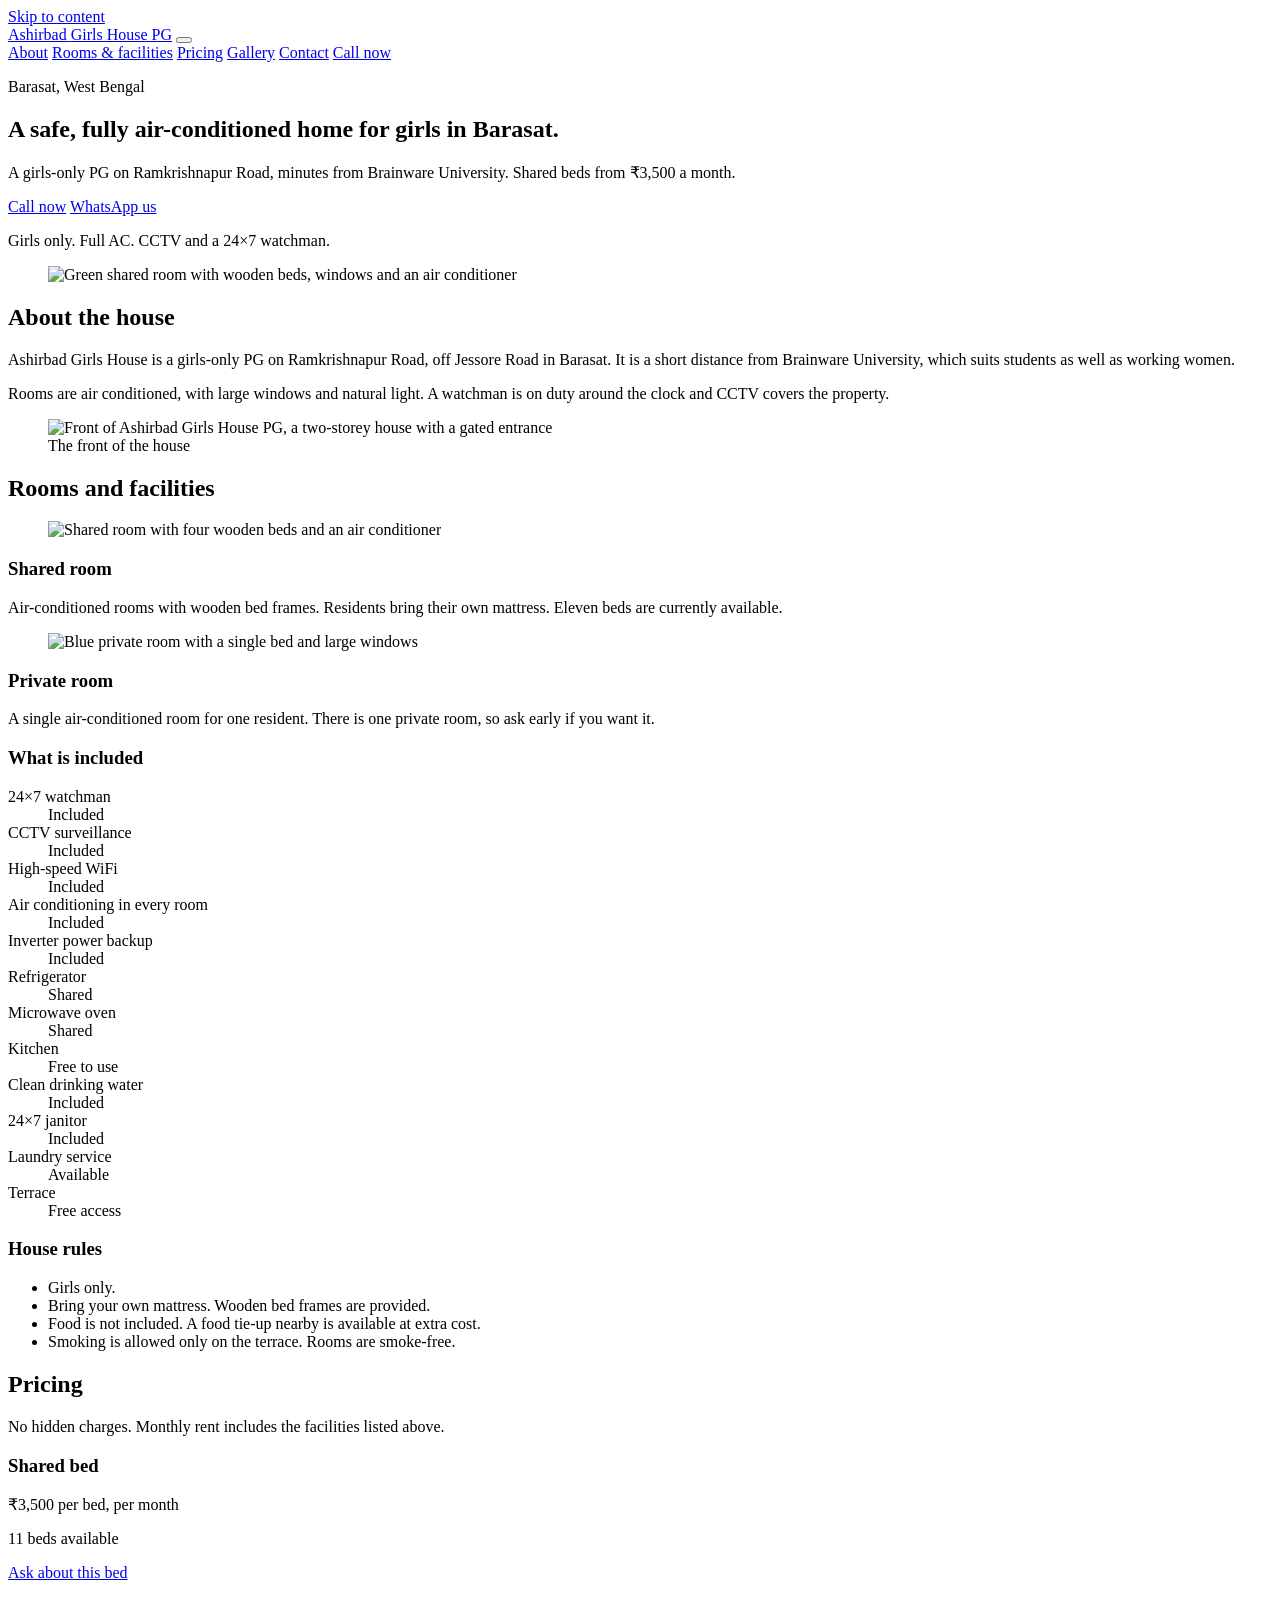
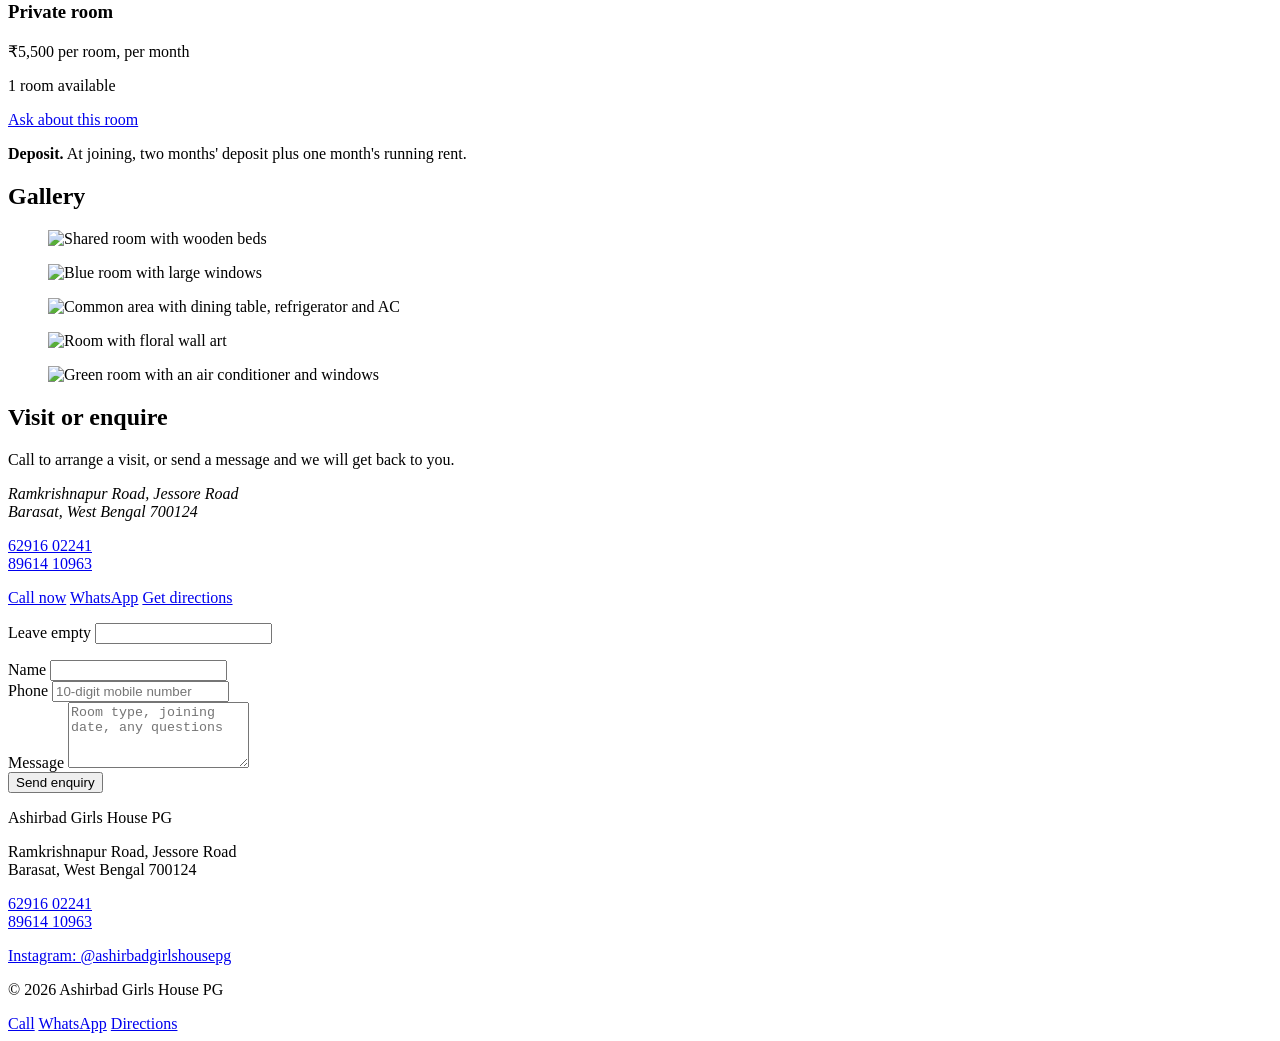
==== index.html @ 2d3a1ed3 "Add files via upload" ====
<!DOCTYPE html>
<html lang="en">
<head>
<meta charset="utf-8">
<meta name="viewport" content="width=device-width, initial-scale=1">
<title>Ashirbad Girls House PG | Girls-only PG in Barasat near Brainware University</title>
<meta name="description" content="Fully air-conditioned, girls-only PG on Ramkrishnapur Road, Barasat, near Brainware University. Shared beds ₹3,500 and a private room ₹5,500 per month. CCTV, 24×7 watchman, WiFi.">
<meta name="theme-color" content="#f6f0e4">
<meta property="og:type" content="website">
<meta property="og:title" content="Ashirbad Girls House PG, Barasat">
<meta property="og:description" content="Girls-only, fully AC PG near Brainware University. Shared ₹3,500 and private ₹5,500 per month.">
<link rel="preconnect" href="https://fonts.googleapis.com">
<link rel="preconnect" href="https://fonts.gstatic.com" crossorigin>
<link href="https://fonts.googleapis.com/css2?family=Hanken+Grotesk:wght@400;500;600&family=Newsreader:ital,opsz,wght@0,6..72,400;0,6..72,500;1,6..72,400&display=swap" rel="stylesheet">
<link rel="stylesheet" href="style.css">
<script type="application/ld+json">
{"@context":"https://schema.org","@type":"LodgingBusiness","name":"Ashirbad Girls House PG","description":"Girls-only, fully air-conditioned PG near Brainware University, Barasat.","telephone":["+916291602241","+918961410963"],"priceRange":"₹3,500 – ₹5,500 per month","address":{"@type":"PostalAddress","streetAddress":"Ramkrishnapur Road, Jessore Road","addressLocality":"Barasat","addressRegion":"West Bengal","postalCode":"700124","addressCountry":"IN"},"hasMap":"https://maps.app.goo.gl/VSJnTPMmthcwVD8C7","sameAs":["https://www.instagram.com/ashirbadgirlshousepg/"]}
</script>
</head>
<body>
<a class="skip" href="#main">Skip to content</a>

<header class="top" id="top">
  <a class="brand" href="#top" aria-label="Ashirbad Girls House PG, home">Ashirbad <span>Girls House PG</span></a>
  <button class="burger" aria-expanded="false" aria-controls="nav" aria-label="Menu"><i></i><i></i></button>
  <nav id="nav" aria-label="Main">
    <a href="#about">About</a>
    <a href="#rooms">Rooms &amp; facilities</a>
    <a href="#pricing">Pricing</a>
    <a href="#gallery">Gallery</a>
    <a href="#contact">Contact</a>
    <a class="btn btn-sm" href="tel:+916291602241">Call now</a>
  </nav>
</header>

<main id="main">

<section class="hero">
  <div class="hero-text">
    <p class="kicker">Barasat, West Bengal</p>
    <h1>A safe, fully air-conditioned home for girls in Barasat.</h1>
    <p class="lead">A girls-only PG on Ramkrishnapur Road, minutes from Brainware University. Shared beds from ₹3,500 a month.</p>
    <div class="actions">
      <a class="btn" href="tel:+916291602241">Call now</a>
      <a class="btn btn-ghost" href="https://wa.me/918961410963?text=Hi%2C%20I%27d%20like%20to%20know%20more%20about%20Ashirbad%20Girls%20House%20PG." target="_blank" rel="noopener">WhatsApp us</a>
    </div>
    <p class="facts">Girls only. Full AC. CCTV and a 24×7 watchman.</p>
  </div>
  <figure class="photo hero-photo"><img src="images/hero.jpg" alt="Green shared room with wooden beds, windows and an air conditioner" width="1600" height="1200" fetchpriority="high"></figure>
</section>

<section id="about" class="section about">
  <h2>About the house</h2>
  <div class="about-body">
    <p>Ashirbad Girls House is a girls-only PG on Ramkrishnapur Road, off Jessore Road in Barasat. It is a short distance from Brainware University, which suits students as well as working women.</p>
    <p>Rooms are air conditioned, with large windows and natural light. A watchman is on duty around the clock and CCTV covers the property.</p>
  </div>
  <figure class="photo about-photo"><img src="images/exterior.jpg" alt="Front of Ashirbad Girls House PG, a two-storey house with a gated entrance" width="1600" height="780" loading="lazy"><figcaption>The front of the house</figcaption></figure>
</section>

<section id="rooms" class="section">
  <h2>Rooms and facilities</h2>

  <article class="room">
    <figure class="photo"><img src="images/shared-room.jpg" alt="Shared room with four wooden beds and an air conditioner" width="1600" height="1200" loading="lazy"></figure>
    <div>
      <h3>Shared room</h3>
      <p>Air-conditioned rooms with wooden bed frames. Residents bring their own mattress. Eleven beds are currently available.</p>
    </div>
  </article>

  <article class="room flip">
    <figure class="photo"><img src="images/private-room.jpg" alt="Blue private room with a single bed and large windows" width="1600" height="1200" loading="lazy"></figure>
    <div>
      <h3>Private room</h3>
      <p>A single air-conditioned room for one resident. There is one private room, so ask early if you want it.</p>
    </div>
  </article>

  <h3 class="sub">What is included</h3>
  <dl class="facilities">
    <div><dt>24×7 watchman</dt><dd>Included</dd></div>
    <div><dt>CCTV surveillance</dt><dd>Included</dd></div>
    <div><dt>High-speed WiFi</dt><dd>Included</dd></div>
    <div><dt>Air conditioning in every room</dt><dd>Included</dd></div>
    <div><dt>Inverter power backup</dt><dd>Included</dd></div>
    <div><dt>Refrigerator</dt><dd>Shared</dd></div>
    <div><dt>Microwave oven</dt><dd>Shared</dd></div>
    <div><dt>Kitchen</dt><dd>Free to use</dd></div>
    <div><dt>Clean drinking water</dt><dd>Included</dd></div>
    <div><dt>24×7 janitor</dt><dd>Included</dd></div>
    <div><dt>Laundry service</dt><dd>Available</dd></div>
    <div><dt>Terrace</dt><dd>Free access</dd></div>
  </dl>

  <h3 class="sub">House rules</h3>
  <ul class="rules">
    <li>Girls only.</li>
    <li>Bring your own mattress. Wooden bed frames are provided.</li>
    <li>Food is not included. A food tie-up nearby is available at extra cost.</li>
    <li>Smoking is allowed only on the terrace. Rooms are smoke-free.</li>
  </ul>
</section>

<section id="pricing" class="section pricing">
  <h2>Pricing</h2>
  <p class="note">No hidden charges. Monthly rent includes the facilities listed above.</p>
  <div class="plans">
    <div class="plan">
      <h3>Shared bed</h3>
      <p class="price">₹3,500<span> per bed, per month</span></p>
      <p>11 beds available</p>
      <a class="btn btn-ghost" href="https://wa.me/918961410963?text=Hi%2C%20I%27m%20interested%20in%20a%20shared%20bed%20at%20Ashirbad%20Girls%20House%20PG." target="_blank" rel="noopener">Ask about this bed</a>
    </div>
    <div class="plan">
      <h3>Private room</h3>
      <p class="price">₹5,500<span> per room, per month</span></p>
      <p>1 room available</p>
      <a class="btn btn-ghost" href="https://wa.me/918961410963?text=Hi%2C%20I%27m%20interested%20in%20the%20private%20room%20at%20Ashirbad%20Girls%20House%20PG." target="_blank" rel="noopener">Ask about this room</a>
    </div>
  </div>
  <p class="deposit"><strong>Deposit.</strong> At joining, two months' deposit plus one month's running rent.</p>
</section>

<section id="gallery" class="section">
  <h2>Gallery</h2>
  <div class="gallery">
    <figure class="photo g1"><img src="images/gallery-1.jpg" alt="Shared room with wooden beds" loading="lazy"></figure>
    <figure class="photo g2"><img src="images/gallery-2.jpg" alt="Blue room with large windows" loading="lazy"></figure>
    <figure class="photo g3"><img src="images/gallery-3.jpg" alt="Common area with dining table, refrigerator and AC" loading="lazy"></figure>
    <figure class="photo g4"><img src="images/gallery-4.jpg" alt="Room with floral wall art" loading="lazy"></figure>
    <figure class="photo g5"><img src="images/gallery-5.jpg" alt="Green room with an air conditioner and windows" loading="lazy"></figure>
  </div>
</section>

<section id="contact" class="section contact">
  <div>
    <h2>Visit or enquire</h2>
    <p>Call to arrange a visit, or send a message and we will get back to you.</p>
    <address>
      Ramkrishnapur Road, Jessore Road<br>Barasat, West Bengal 700124
    </address>
    <p class="phones">
      <a href="tel:+916291602241">62916 02241</a><br>
      <a href="tel:+918961410963">89614 10963</a>
    </p>
    <div class="actions">
      <a class="btn" href="tel:+916291602241">Call now</a>
      <a class="btn btn-ghost" href="https://wa.me/918961410963?text=Hi%2C%20I%27d%20like%20to%20visit%20Ashirbad%20Girls%20House%20PG." target="_blank" rel="noopener">WhatsApp</a>
      <a class="btn btn-ghost" href="https://maps.app.goo.gl/VSJnTPMmthcwVD8C7" target="_blank" rel="noopener">Get directions</a>
    </div>
  </div>

  <form id="enquiry" name="enquiry" method="POST" action="/" data-netlify="true" netlify-honeypot="bot-field" novalidate>
    <input type="hidden" name="form-name" value="enquiry">
    <p class="hp" aria-hidden="true"><label>Leave empty <input name="bot-field" tabindex="-1" autocomplete="off"></label></p>
    <div class="field">
      <label for="name">Name</label>
      <input id="name" name="name" type="text" autocomplete="name" required>
      <span class="err" id="name-err" role="alert"></span>
    </div>
    <div class="field">
      <label for="phone">Phone</label>
      <input id="phone" name="phone" type="tel" inputmode="tel" autocomplete="tel" placeholder="10-digit mobile number" required>
      <span class="err" id="phone-err" role="alert"></span>
    </div>
    <div class="field">
      <label for="message">Message</label>
      <textarea id="message" name="message" rows="4" placeholder="Room type, joining date, any questions" required></textarea>
      <span class="err" id="message-err" role="alert"></span>
    </div>
    <button class="btn" type="submit">Send enquiry</button>
    <p class="status" id="status" role="status" aria-live="polite"></p>
  </form>
</section>

</main>

<footer class="foot">
  <div>
    <p class="brand">Ashirbad <span>Girls House PG</span></p>
    <p>Ramkrishnapur Road, Jessore Road<br>Barasat, West Bengal 700124</p>
  </div>
  <div>
    <p><a href="tel:+916291602241">62916 02241</a><br><a href="tel:+918961410963">89614 10963</a></p>
    <p><a href="https://www.instagram.com/ashirbadgirlshousepg/" target="_blank" rel="noopener">Instagram: @ashirbadgirlshousepg</a></p>
  </div>
  <p class="copy">© <span id="year">2026</span> Ashirbad Girls House PG</p>
</footer>

<div class="dock" aria-label="Quick contact">
  <a href="tel:+916291602241">Call</a>
  <a href="https://wa.me/918961410963" target="_blank" rel="noopener">WhatsApp</a>
  <a href="https://maps.app.goo.gl/VSJnTPMmthcwVD8C7" target="_blank" rel="noopener">Directions</a>
</div>

<dialog id="lightbox" aria-label="Photo viewer"><button class="close" aria-label="Close">Close</button><img alt=""></dialog>
<script src="script.js" defer></script>
</body>
</html>
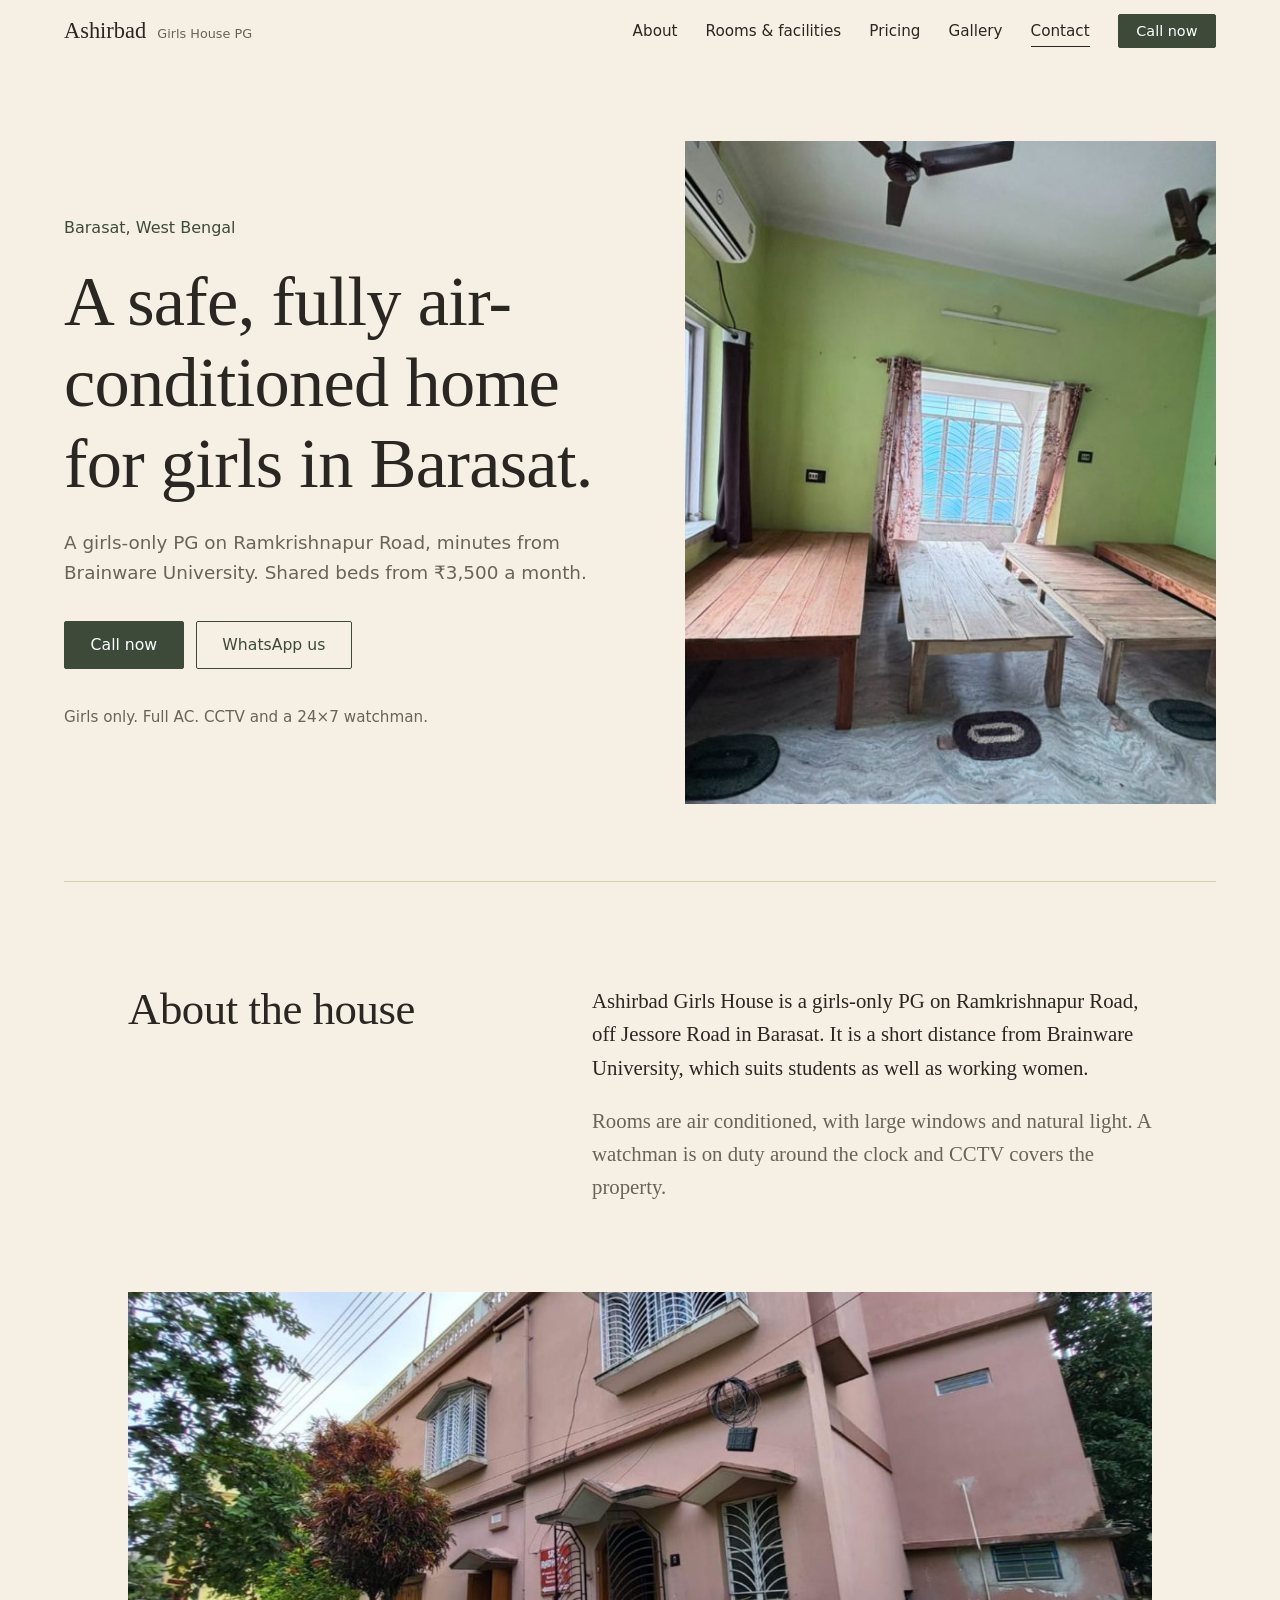
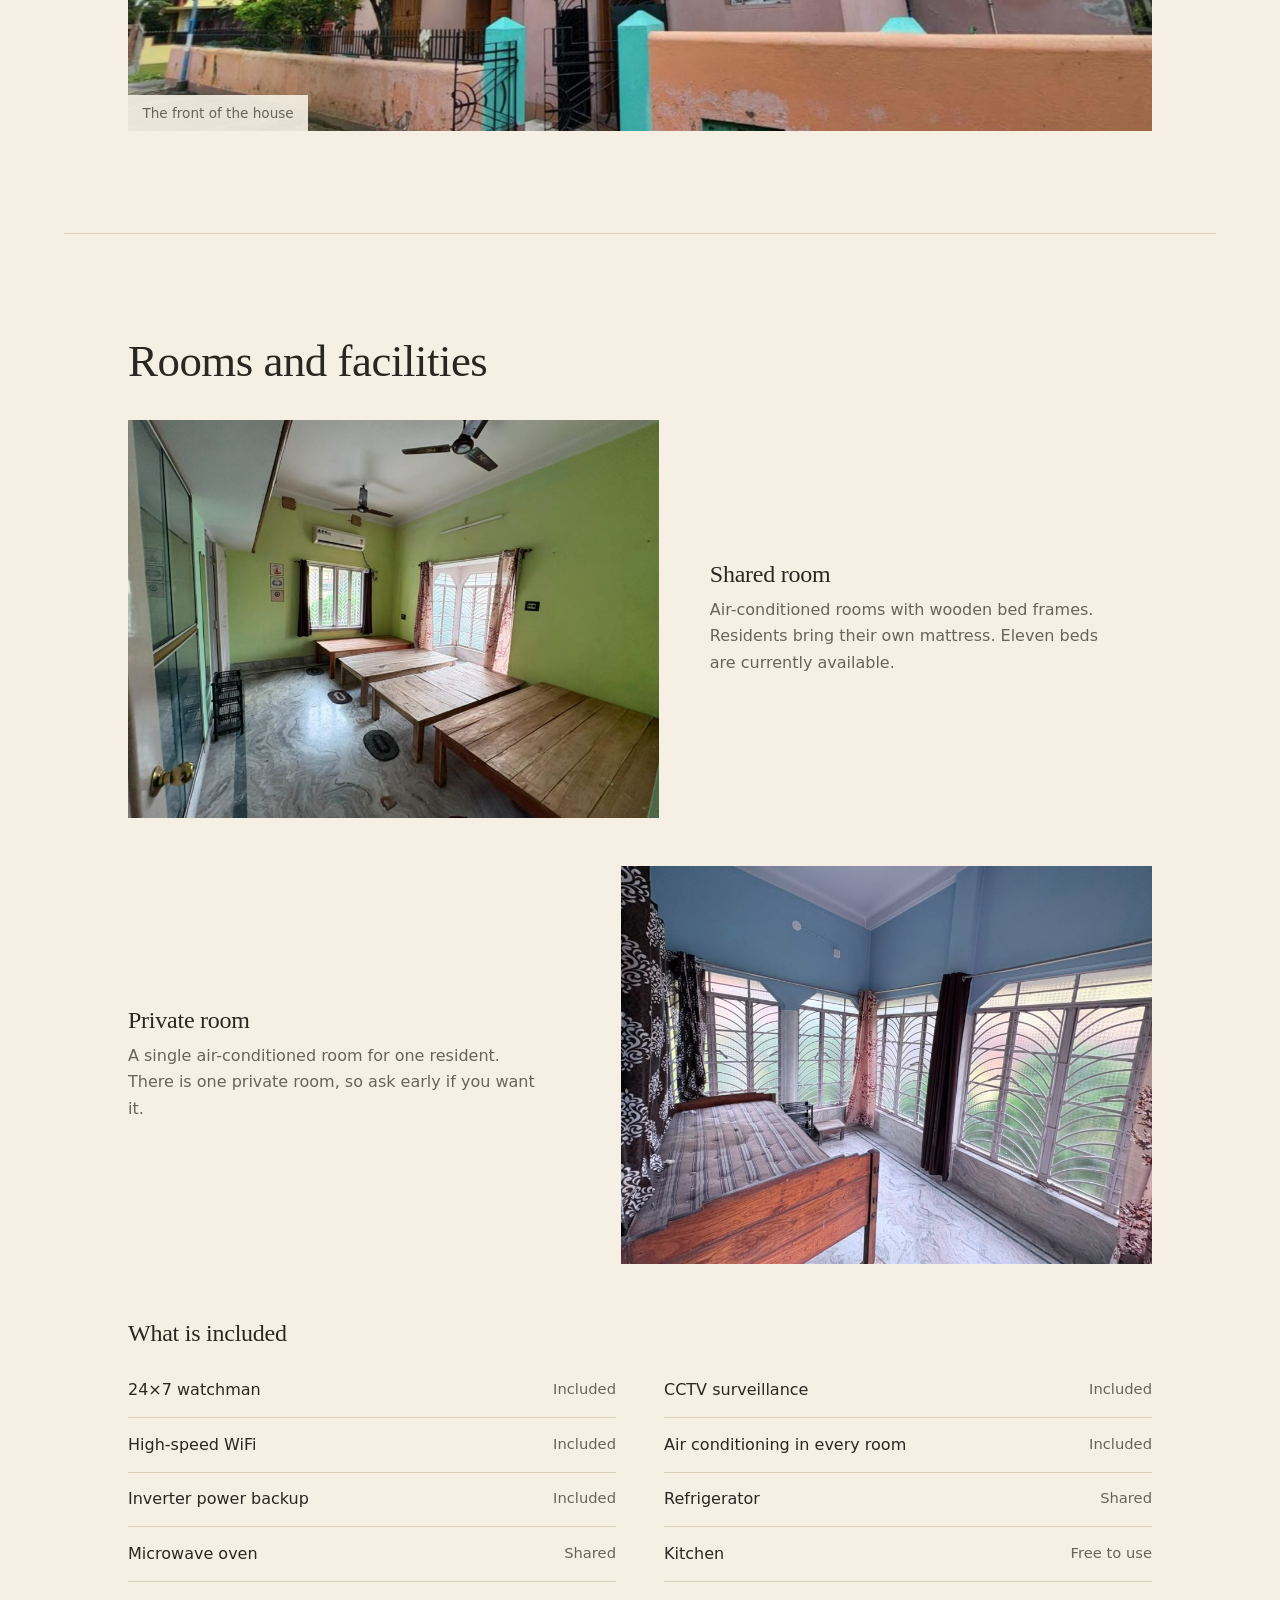
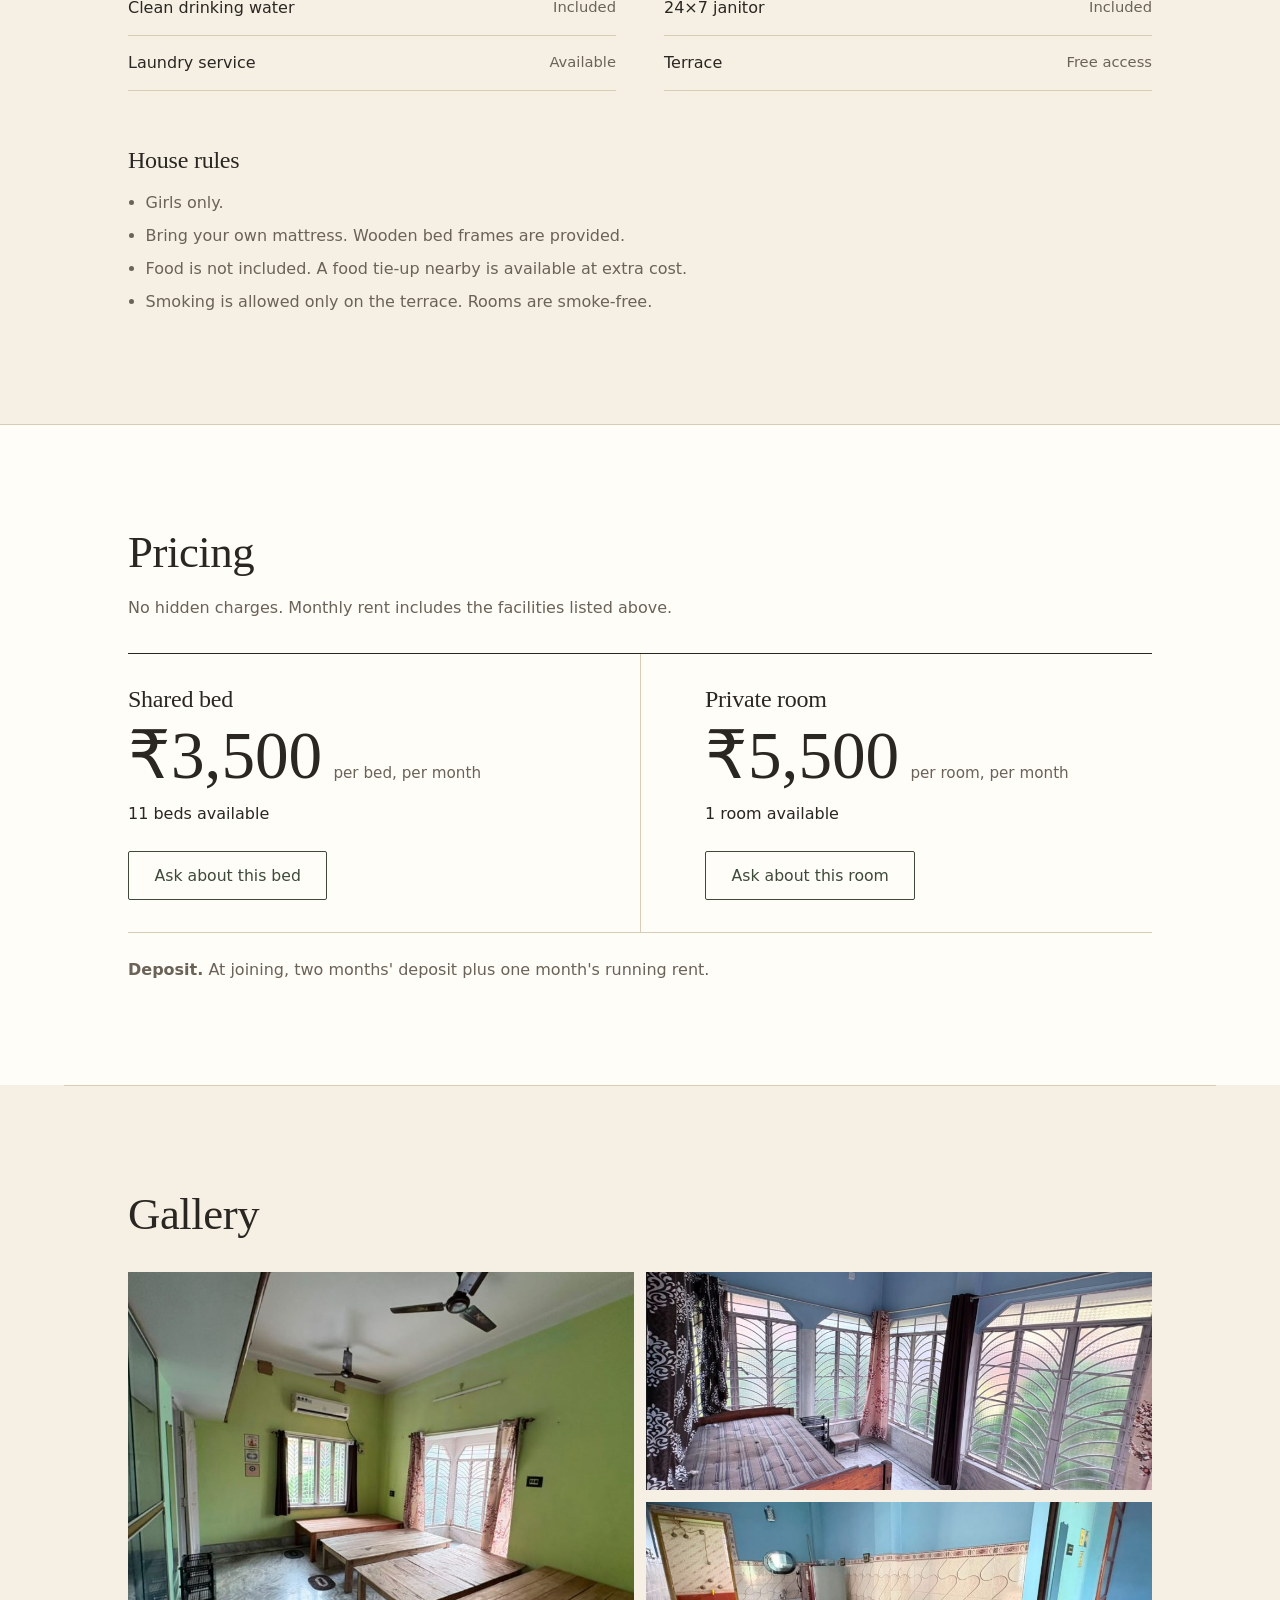
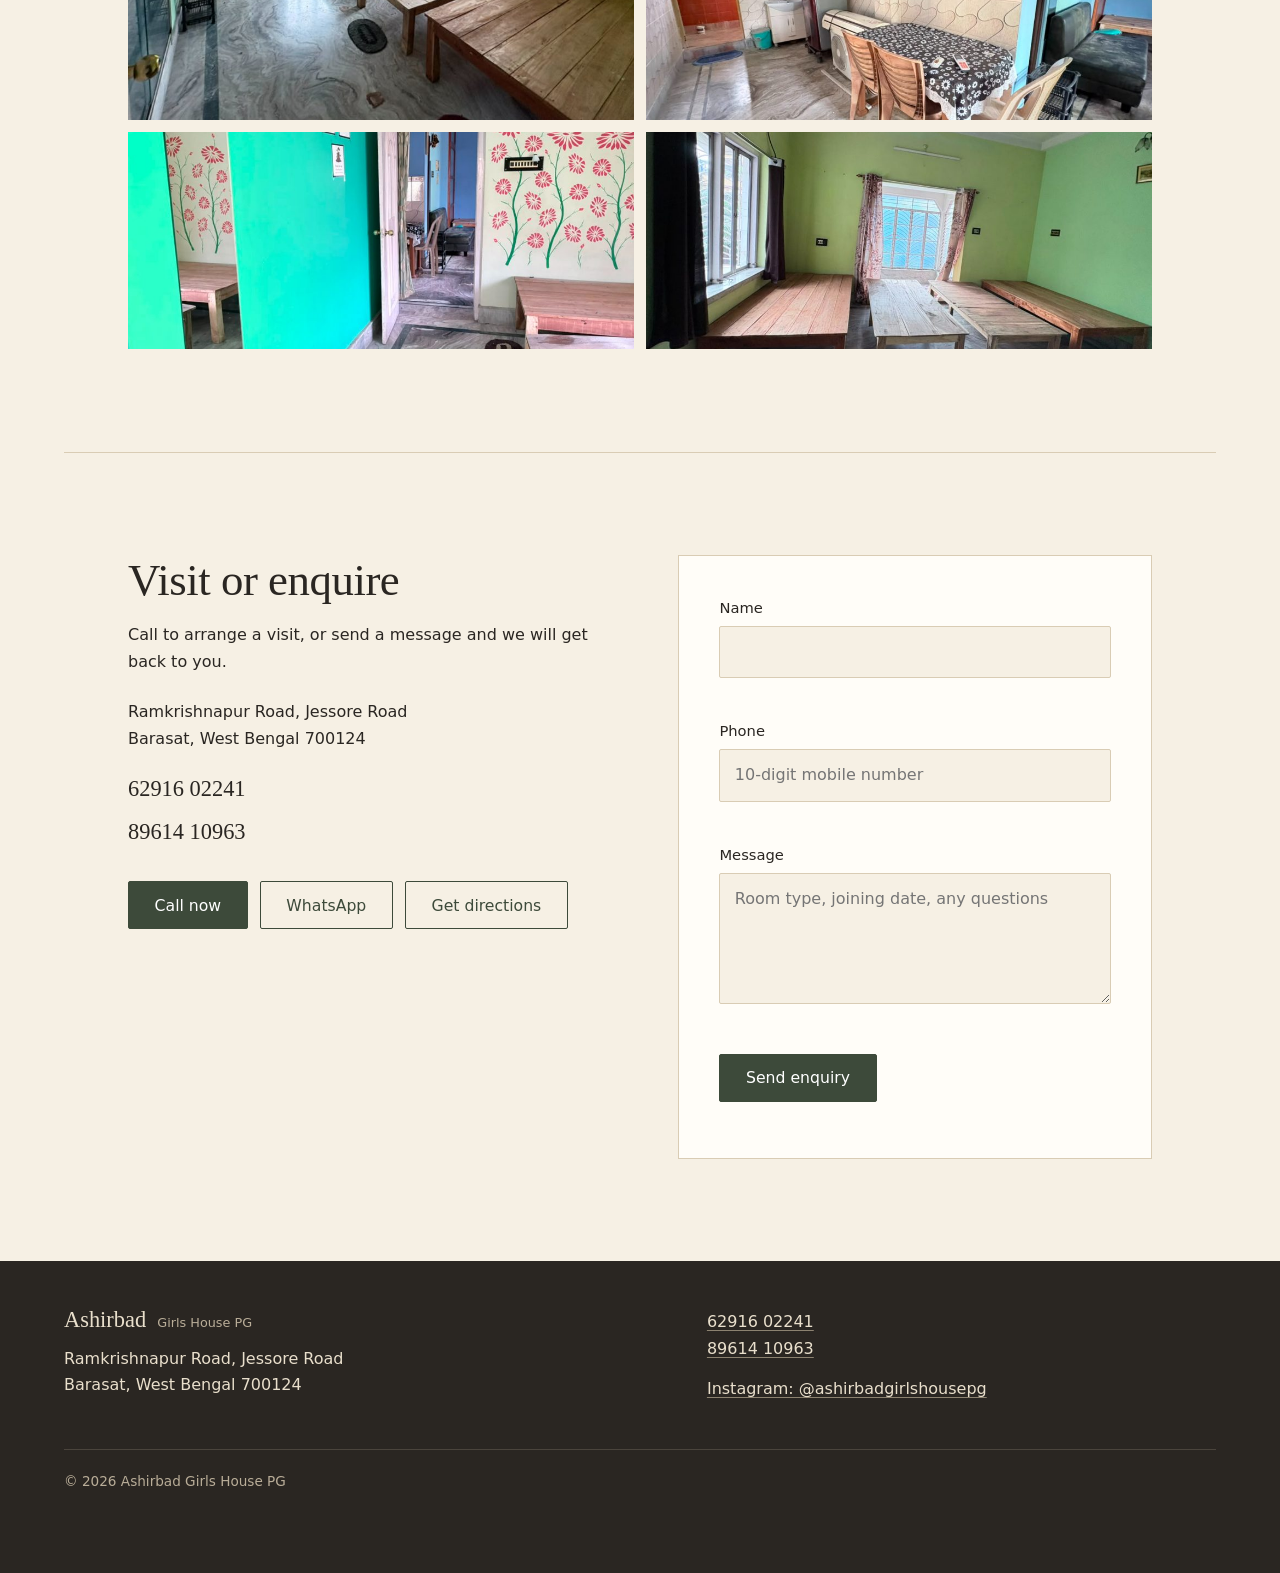
==== commit 70071e92: "change name" ====
--- a/index.html
+++ b/index.html
@@ -12,7 +12,167 @@
 <link rel="preconnect" href="https://fonts.googleapis.com">
 <link rel="preconnect" href="https://fonts.gstatic.com" crossorigin>
 <link href="https://fonts.googleapis.com/css2?family=Hanken+Grotesk:wght@400;500;600&family=Newsreader:ital,opsz,wght@0,6..72,400;0,6..72,500;1,6..72,400&display=swap" rel="stylesheet">
-<link rel="stylesheet" href="style.css">
+<style>
+:root{
+  --cream:#f6f0e4; --sand:#e9dfcc; --paper:#fffdf8; --ink:#2a2622; --muted:#6b6258;
+  --accent:#3d4a3a; --line:#d9ccb4; --err:#9b2c2c;
+  --serif:"Newsreader",Georgia,serif; --sans:"Hanken Grotesk",system-ui,-apple-system,"Segoe UI",sans-serif;
+  --pad:clamp(1.25rem,5vw,4rem); --max:72rem;
+}
+*{box-sizing:border-box;margin:0}
+html{scroll-behavior:smooth;scroll-padding-top:4.5rem}
+body{background:var(--cream);color:var(--ink);font:400 1rem/1.65 var(--sans);-webkit-font-smoothing:antialiased}
+img{display:block;max-width:100%;height:100%;width:100%;object-fit:cover}
+a{color:inherit}
+:focus-visible{outline:2px solid var(--accent);outline-offset:3px}
+.skip{position:absolute;left:-999px;top:0;background:var(--ink);color:#fff;padding:.6rem 1rem;z-index:100}
+.skip:focus{left:0}
+
+h1,h2,h3{font-family:var(--serif);font-weight:400;line-height:1.15;letter-spacing:-.01em}
+h1{font-size:clamp(2.4rem,5.6vw,4.4rem)}
+h2{font-size:clamp(1.9rem,3.6vw,2.8rem);margin-bottom:2rem}
+h3{font-size:1.5rem;margin-bottom:.5rem}
+.sub{margin:3.5rem 0 1rem}
+.kicker{color:var(--accent);font-weight:500;margin-bottom:1.25rem}
+.lead{font-size:1.15rem;color:var(--muted);max-width:34rem;margin:1.5rem 0 2rem}
+.note{color:var(--muted);margin:-1rem 0 2rem}
+
+/* header */
+.top{position:sticky;top:0;z-index:50;display:flex;align-items:center;justify-content:space-between;padding:.9rem var(--pad);background:rgba(246,240,228,.94);backdrop-filter:blur(8px);border-bottom:1px solid transparent;transition:border-color .3s}
+.top.scrolled{border-color:var(--line)}
+.brand{font-family:var(--serif);font-size:1.4rem;text-decoration:none;line-height:1}
+.brand span{font-family:var(--sans);font-size:.8rem;color:var(--muted);margin-left:.35rem}
+nav{display:flex;align-items:center;gap:1.75rem}
+nav a:not(.btn){text-decoration:none;font-size:.95rem;position:relative}
+nav a:not(.btn)::after{content:"";position:absolute;left:0;bottom:-3px;width:100%;height:1px;background:currentColor;transform:scaleX(0);transform-origin:left;transition:transform .25s}
+nav a:not(.btn):hover::after,nav a.active::after{transform:scaleX(1)}
+.burger{display:none;background:none;border:0;width:2.5rem;height:2.5rem;cursor:pointer;position:relative}
+.burger i{position:absolute;left:.5rem;right:.5rem;height:1.5px;background:var(--ink);transition:transform .25s}
+.burger i:first-child{top:1rem}.burger i:last-child{top:1.5rem}
+.burger[aria-expanded=true] i:first-child{transform:translateY(.25rem) rotate(45deg)}
+.burger[aria-expanded=true] i:last-child{transform:translateY(-.25rem) rotate(-45deg)}
+
+/* buttons */
+.btn{display:inline-block;background:var(--accent);color:#fff;border:1px solid var(--accent);padding:.85rem 1.6rem;border-radius:2px;font:500 .98rem var(--sans);text-decoration:none;cursor:pointer;transition:background .2s,color .2s}
+.btn:hover{background:#2c372a}
+.btn-ghost{background:transparent;color:var(--accent)}
+.btn-ghost:hover{background:var(--accent);color:#fff}
+.btn-sm{padding:.5rem 1.1rem;font-size:.9rem}
+.actions{display:flex;flex-wrap:wrap;gap:.75rem}
+
+/* photos */
+.photo{background:var(--sand);overflow:hidden;position:relative}
+.photo.empty::after{content:"Photo to be added";position:absolute;inset:0;display:grid;place-items:center;color:var(--muted);font-size:.9rem}
+.photo.empty img{display:none}
+
+/* hero */
+.hero{display:grid;grid-template-columns:1.05fr 1fr;gap:var(--pad);align-items:center;padding:clamp(2rem,6vw,5rem) var(--pad);max-width:90rem;margin:auto}
+.hero-photo{aspect-ratio:4/5;max-height:80vh;width:100%}
+.facts{margin-top:2.25rem;color:var(--muted);font-size:.95rem}
+.hero-text>*{animation:rise .8s both}
+.hero-text>:nth-child(2){animation-delay:.08s}.hero-text>:nth-child(3){animation-delay:.16s}
+.hero-text>:nth-child(4){animation-delay:.24s}.hero-text>:nth-child(5){animation-delay:.32s}
+@keyframes rise{from{opacity:0;transform:translateY(14px)}}
+
+/* sections */
+.section{max-width:var(--max);margin:auto;padding:clamp(3.5rem,8vw,6.5rem) var(--pad);border-top:1px solid var(--line)}
+.about{display:grid;grid-template-columns:1fr 1.4fr;gap:var(--pad)}
+.about h2{margin:0}
+.about-body p{font-family:var(--serif);font-size:1.3rem;line-height:1.6}
+.about-body p+p{margin-top:1.25rem;color:var(--muted)}
+
+.room{display:grid;grid-template-columns:1.2fr 1fr;gap:clamp(1.5rem,4vw,3.5rem);align-items:center;margin-bottom:3rem}
+.room.flip{grid-template-columns:1fr 1.2fr}.room.flip .photo{order:2}
+.room .photo{aspect-ratio:4/3}
+.room p{color:var(--muted);max-width:26rem}
+
+.facilities{display:grid;grid-template-columns:1fr 1fr;column-gap:3rem}
+.facilities div{display:flex;justify-content:space-between;gap:1rem;padding:.85rem 0;border-bottom:1px solid var(--line)}
+.facilities dd{color:var(--muted);font-size:.92rem;white-space:nowrap}
+.rules{padding-left:1.1rem;max-width:40rem;color:var(--muted)}
+.rules li{margin-bottom:.4rem}
+
+/* pricing */
+.pricing{background:var(--paper);max-width:none}
+.pricing>*{max-width:calc(var(--max) - 2*var(--pad));margin-left:auto;margin-right:auto}
+.plans{display:grid;grid-template-columns:1fr 1fr;border-top:1px solid var(--ink);border-bottom:1px solid var(--line)}
+.plan{padding:2rem 0}
+.plan+.plan{padding-left:var(--pad);border-left:1px solid var(--line)}
+.price{font-family:var(--serif);font-size:clamp(2.8rem,6vw,4.2rem);line-height:1;margin:.5rem 0 .75rem}
+.price span{font-family:var(--sans);font-size:.95rem;color:var(--muted);margin-left:.4rem}
+.plan .btn{margin-top:1.5rem}
+.deposit{margin-top:1.5rem;color:var(--muted)}
+
+/* gallery */
+.gallery{display:grid;grid-template-columns:repeat(6,1fr);grid-auto-rows:clamp(9rem,17vw,15rem);gap:.75rem}
+.gallery .photo{cursor:zoom-in}
+.gallery img{transition:transform .6s}.gallery .photo:hover img{transform:scale(1.03)}
+.g1{grid-column:span 3;grid-row:span 2}.g2{grid-column:span 3}.g3{grid-column:span 3}
+.g4,.g5,.g6,.g7,.g8,.g9{grid-column:span 3}
+.gallery .photo.empty{display:none}
+
+/* contact */
+.contact{display:grid;grid-template-columns:1fr 1fr;gap:clamp(2rem,6vw,5rem);align-items:start}
+.contact h2{margin-bottom:1rem}
+address{font-style:normal;margin:1.5rem 0 1rem}
+.phones{margin-bottom:1.75rem;line-height:1.9}
+.phones a{font-family:var(--serif);font-size:1.4rem;text-decoration:none}
+form{background:var(--paper);padding:clamp(1.5rem,4vw,2.5rem);border:1px solid var(--line)}
+.field{margin-bottom:1.25rem}
+label{display:block;font-weight:500;font-size:.92rem;margin-bottom:.35rem}
+input,textarea{width:100%;font:inherit;color:inherit;background:var(--cream);border:1px solid var(--line);border-radius:2px;padding:.75rem .9rem}
+input:focus,textarea:focus{outline:2px solid var(--accent);outline-offset:0;border-color:var(--accent)}
+[aria-invalid=true]{border-color:var(--err)}
+.err{display:block;min-height:1.2em;color:var(--err);font-size:.85rem;margin-top:.3rem}
+.hp{position:absolute;left:-9999px}
+.status{margin-top:1rem;font-size:.95rem}
+.status.ok{color:var(--accent)}.status.bad{color:var(--err)}
+
+/* footer */
+.foot{background:var(--ink);color:#e9dfcc;padding:3rem var(--pad) 5rem;display:grid;grid-template-columns:1.2fr 1fr;gap:2rem}
+.foot .brand span{color:#b9ad98}
+.foot p{margin-bottom:.9rem}
+.foot a{text-decoration-color:#8c8270;text-underline-offset:3px}
+.copy{grid-column:1/-1;font-size:.85rem;color:#b9ad98;border-top:1px solid #4a443c;padding-top:1.25rem;margin:0!important}
+
+/* mobile dock */
+.dock{display:none}
+
+/* lightbox */
+dialog{border:0;padding:0;background:transparent;max-width:92vw;max-height:92vh;margin:auto}
+dialog::backdrop{background:rgba(30,26,22,.88)}
+dialog img{width:auto;height:auto;max-height:88vh;object-fit:contain}
+.close{position:absolute;top:.5rem;right:.5rem;background:var(--paper);border:0;padding:.4rem .8rem;border-radius:2px;cursor:pointer;font:inherit}
+
+.about-photo{grid-column:1/-1;aspect-ratio:21/9;margin-top:1.5rem}
+.about-photo figcaption{position:absolute;left:0;bottom:0;background:rgba(246,240,228,.92);padding:.4rem .9rem;font-size:.85rem;color:var(--muted)}
+
+/* reveal */
+.js .reveal{opacity:0;transform:translateY(12px);transition:opacity .7s,transform .7s}
+.js .reveal.in{opacity:1;transform:none}
+
+@media (max-width:860px){
+  .burger{display:block}
+  nav{position:absolute;top:100%;left:0;right:0;flex-direction:column;align-items:flex-start;gap:1.1rem;background:var(--cream);padding:1.5rem var(--pad);border-bottom:1px solid var(--line);display:none}
+  nav.open{display:flex}
+  .about-photo{aspect-ratio:16/10}
+  .hero,.about,.room,.room.flip,.contact,.foot{grid-template-columns:1fr}
+  .room.flip .photo{order:0}
+  .hero-photo{aspect-ratio:4/3;order:-1;max-height:none}
+  .facilities{grid-template-columns:1fr}
+  .plans{grid-template-columns:1fr}
+  .plan+.plan{padding-left:0;border-left:0;border-top:1px solid var(--line)}
+  .gallery{grid-template-columns:1fr 1fr}
+  .g1{grid-column:span 2;grid-row:span 1}.g2,.g3,.g4,.g5,.g6,.g7,.g8,.g9{grid-column:span 1}
+  .dock{display:grid;grid-template-columns:repeat(3,1fr);position:fixed;bottom:0;left:0;right:0;z-index:40;background:var(--accent);padding-bottom:env(safe-area-inset-bottom)}
+  .dock a{color:#fff;text-align:center;text-decoration:none;padding:.9rem 0;font-weight:500;font-size:.92rem}
+  .dock a+a{border-left:1px solid rgba(255,255,255,.25)}
+}
+@media (prefers-reduced-motion:reduce){
+  *,*::before,*::after{animation:none!important;transition:none!important;scroll-behavior:auto!important}
+  .js .reveal{opacity:1;transform:none}
+}
+</style>
 <script type="application/ld+json">
 {"@context":"https://schema.org","@type":"LodgingBusiness","name":"Ashirbad Girls House PG","description":"Girls-only, fully air-conditioned PG near Brainware University, Barasat.","telephone":["+916291602241","+918961410963"],"priceRange":"₹3,500 – ₹5,500 per month","address":{"@type":"PostalAddress","streetAddress":"Ramkrishnapur Road, Jessore Road","addressLocality":"Barasat","addressRegion":"West Bengal","postalCode":"700124","addressCountry":"IN"},"hasMap":"https://maps.app.goo.gl/VSJnTPMmthcwVD8C7","sameAs":["https://www.instagram.com/ashirbadgirlshousepg/"]}
 </script>
@@ -46,7 +206,7 @@
     </div>
     <p class="facts">Girls only. Full AC. CCTV and a 24×7 watchman.</p>
   </div>
-  <figure class="photo hero-photo"><img src="images/hero.jpg" alt="Green shared room with wooden beds, windows and an air conditioner" width="1600" height="1200" fetchpriority="high"></figure>
+  <figure class="photo hero-photo"><img data-key="gallery-5" alt="Green shared room with wooden beds, windows and an air conditioner" width="1600" height="1200"></figure>
 </section>
 
 <section id="about" class="section about">
@@ -55,14 +215,14 @@
     <p>Ashirbad Girls House is a girls-only PG on Ramkrishnapur Road, off Jessore Road in Barasat. It is a short distance from Brainware University, which suits students as well as working women.</p>
     <p>Rooms are air conditioned, with large windows and natural light. A watchman is on duty around the clock and CCTV covers the property.</p>
   </div>
-  <figure class="photo about-photo"><img src="images/exterior.jpg" alt="Front of Ashirbad Girls House PG, a two-storey house with a gated entrance" width="1600" height="780" loading="lazy"><figcaption>The front of the house</figcaption></figure>
+  <figure class="photo about-photo"><img data-key="exterior" alt="Front of Ashirbad Girls House PG, a two-storey house with a gated entrance" width="1600" height="780" loading="lazy"><figcaption>The front of the house</figcaption></figure>
 </section>
 
 <section id="rooms" class="section">
   <h2>Rooms and facilities</h2>
 
   <article class="room">
-    <figure class="photo"><img src="images/shared-room.jpg" alt="Shared room with four wooden beds and an air conditioner" width="1600" height="1200" loading="lazy"></figure>
+    <figure class="photo"><img data-key="gallery-1" alt="Shared room with four wooden beds and an air conditioner" width="1600" height="1200" loading="lazy"></figure>
     <div>
       <h3>Shared room</h3>
       <p>Air-conditioned rooms with wooden bed frames. Residents bring their own mattress. Eleven beds are currently available.</p>
@@ -70,7 +230,7 @@
   </article>
 
   <article class="room flip">
-    <figure class="photo"><img src="images/private-room.jpg" alt="Blue private room with a single bed and large windows" width="1600" height="1200" loading="lazy"></figure>
+    <figure class="photo"><img data-key="gallery-2" alt="Blue private room with a single bed and large windows" width="1600" height="1200" loading="lazy"></figure>
     <div>
       <h3>Private room</h3>
       <p>A single air-conditioned room for one resident. There is one private room, so ask early if you want it.</p>
@@ -125,11 +285,11 @@
 <section id="gallery" class="section">
   <h2>Gallery</h2>
   <div class="gallery">
-    <figure class="photo g1"><img src="images/gallery-1.jpg" alt="Shared room with wooden beds" loading="lazy"></figure>
-    <figure class="photo g2"><img src="images/gallery-2.jpg" alt="Blue room with large windows" loading="lazy"></figure>
-    <figure class="photo g3"><img src="images/gallery-3.jpg" alt="Common area with dining table, refrigerator and AC" loading="lazy"></figure>
-    <figure class="photo g4"><img src="images/gallery-4.jpg" alt="Room with floral wall art" loading="lazy"></figure>
-    <figure class="photo g5"><img src="images/gallery-5.jpg" alt="Green room with an air conditioner and windows" loading="lazy"></figure>
+    <figure class="photo g1"><img data-key="gallery-1" alt="Shared room with wooden beds" loading="lazy"></figure>
+    <figure class="photo g2"><img data-key="gallery-2" alt="Blue room with large windows" loading="lazy"></figure>
+    <figure class="photo g3"><img data-key="gallery-3" alt="Common area with dining table, refrigerator and AC" loading="lazy"></figure>
+    <figure class="photo g4"><img data-key="gallery-4" alt="Room with floral wall art" loading="lazy"></figure>
+    <figure class="photo g5"><img data-key="gallery-5" alt="Green room with an air conditioner and windows" loading="lazy"></figure>
   </div>
 </section>
 
@@ -195,6 +355,128 @@
 </div>
 
 <dialog id="lightbox" aria-label="Photo viewer"><button class="close" aria-label="Close">Close</button><img alt=""></dialog>
-<script src="script.js" defer></script>
+<script>
+var IMGS={"exterior": "[data-uri]", "gallery-1": "[data-uri]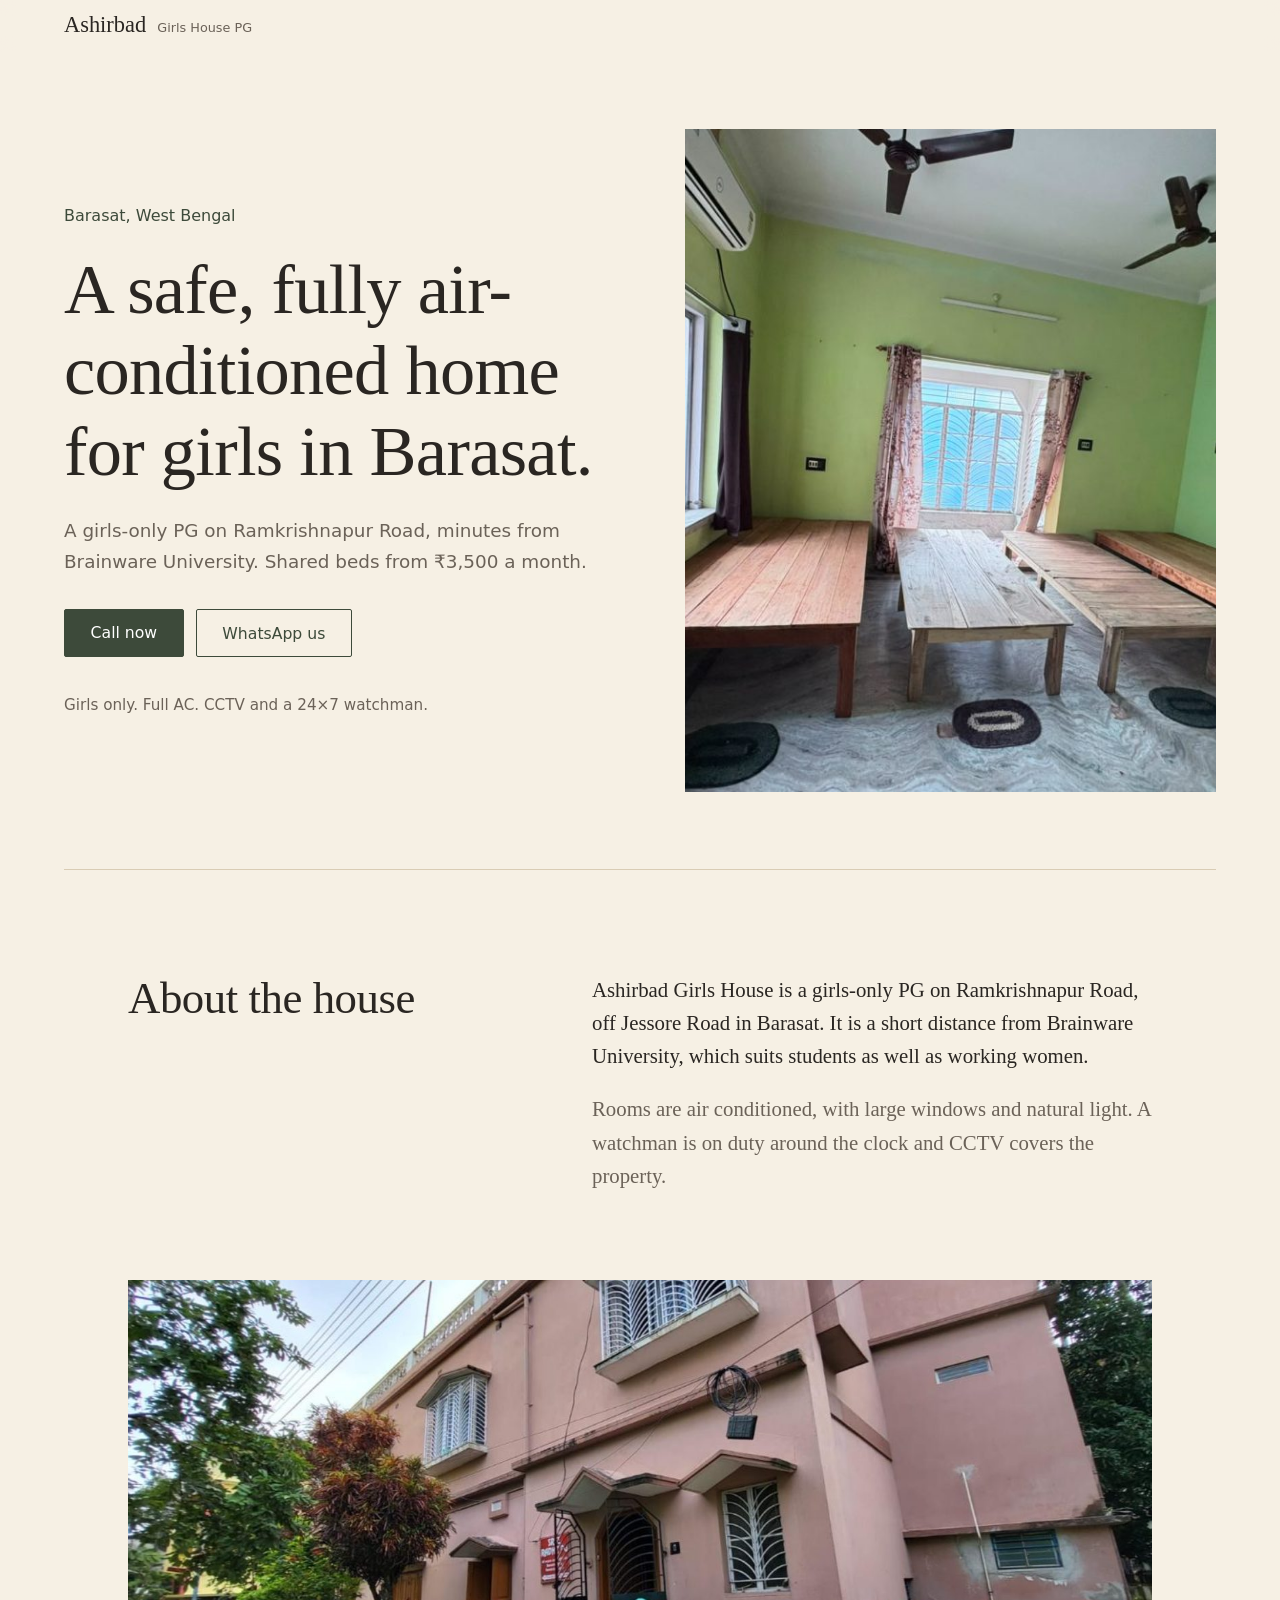
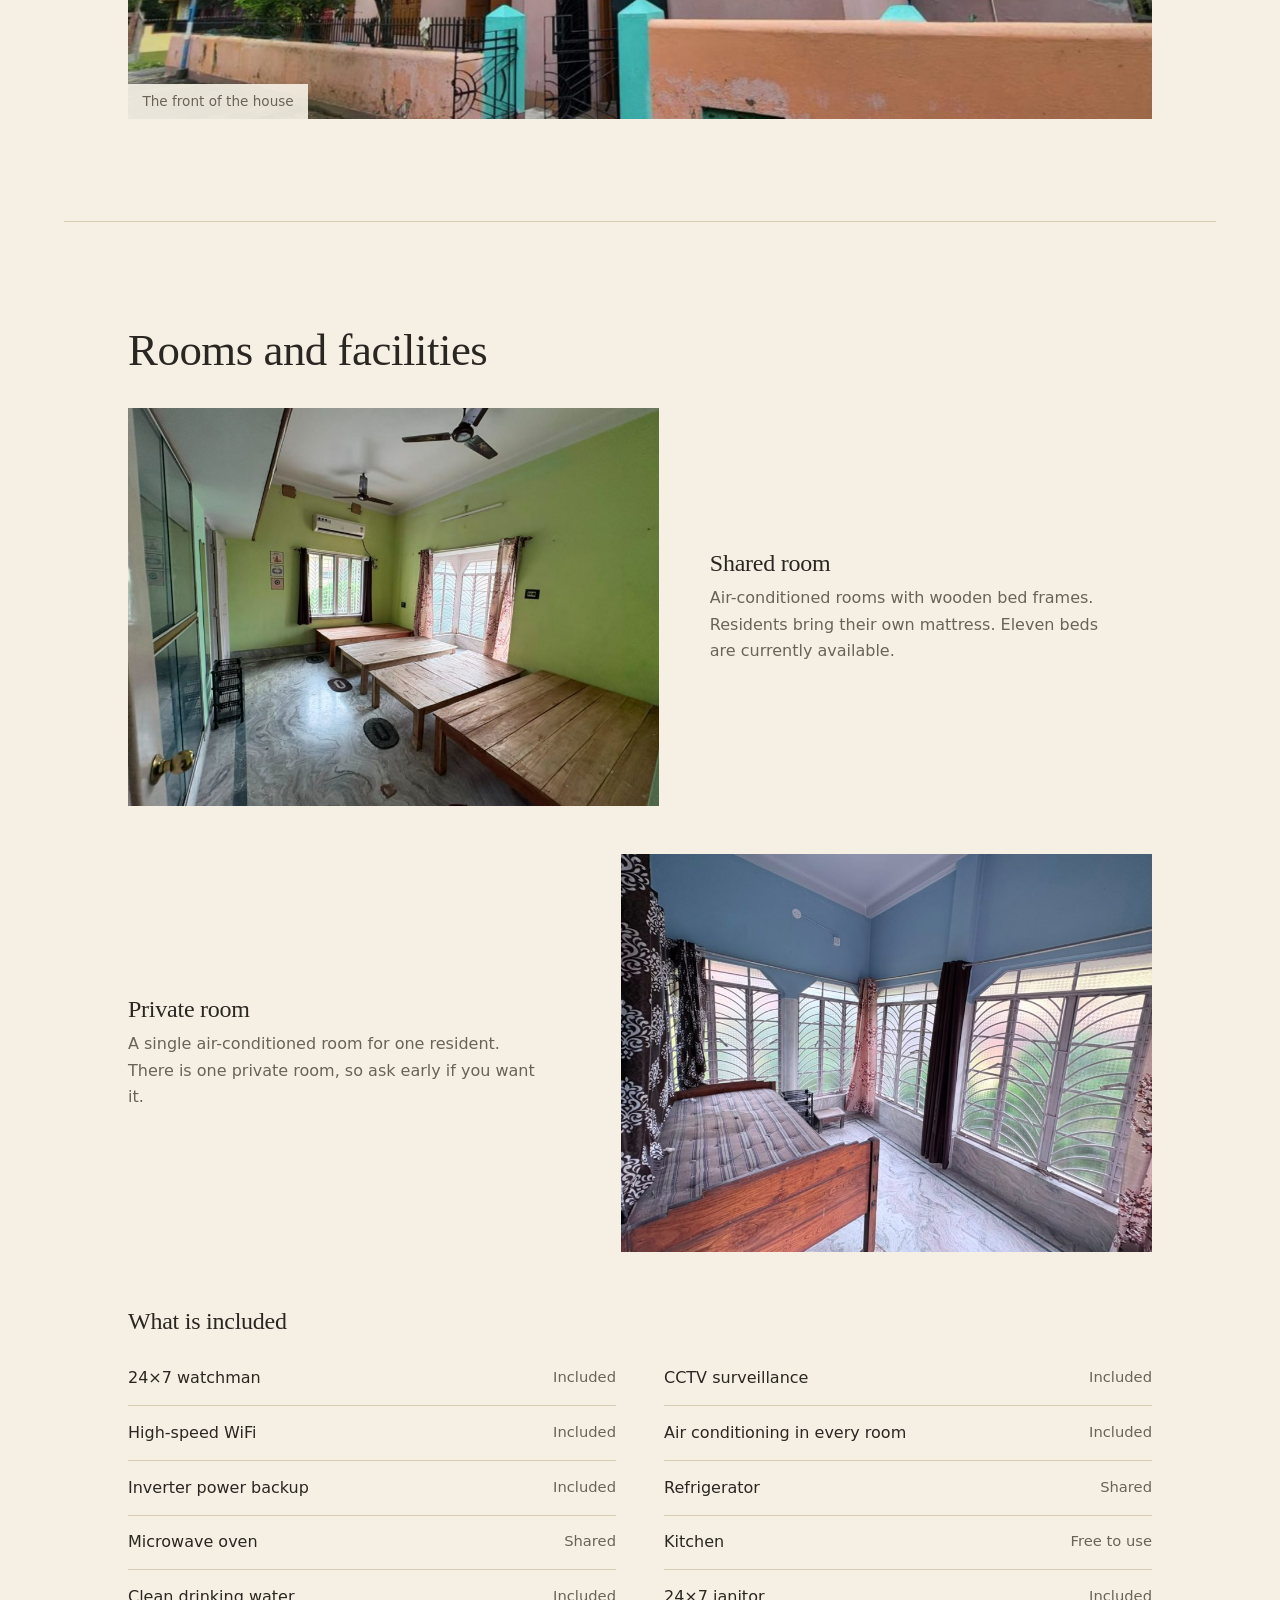
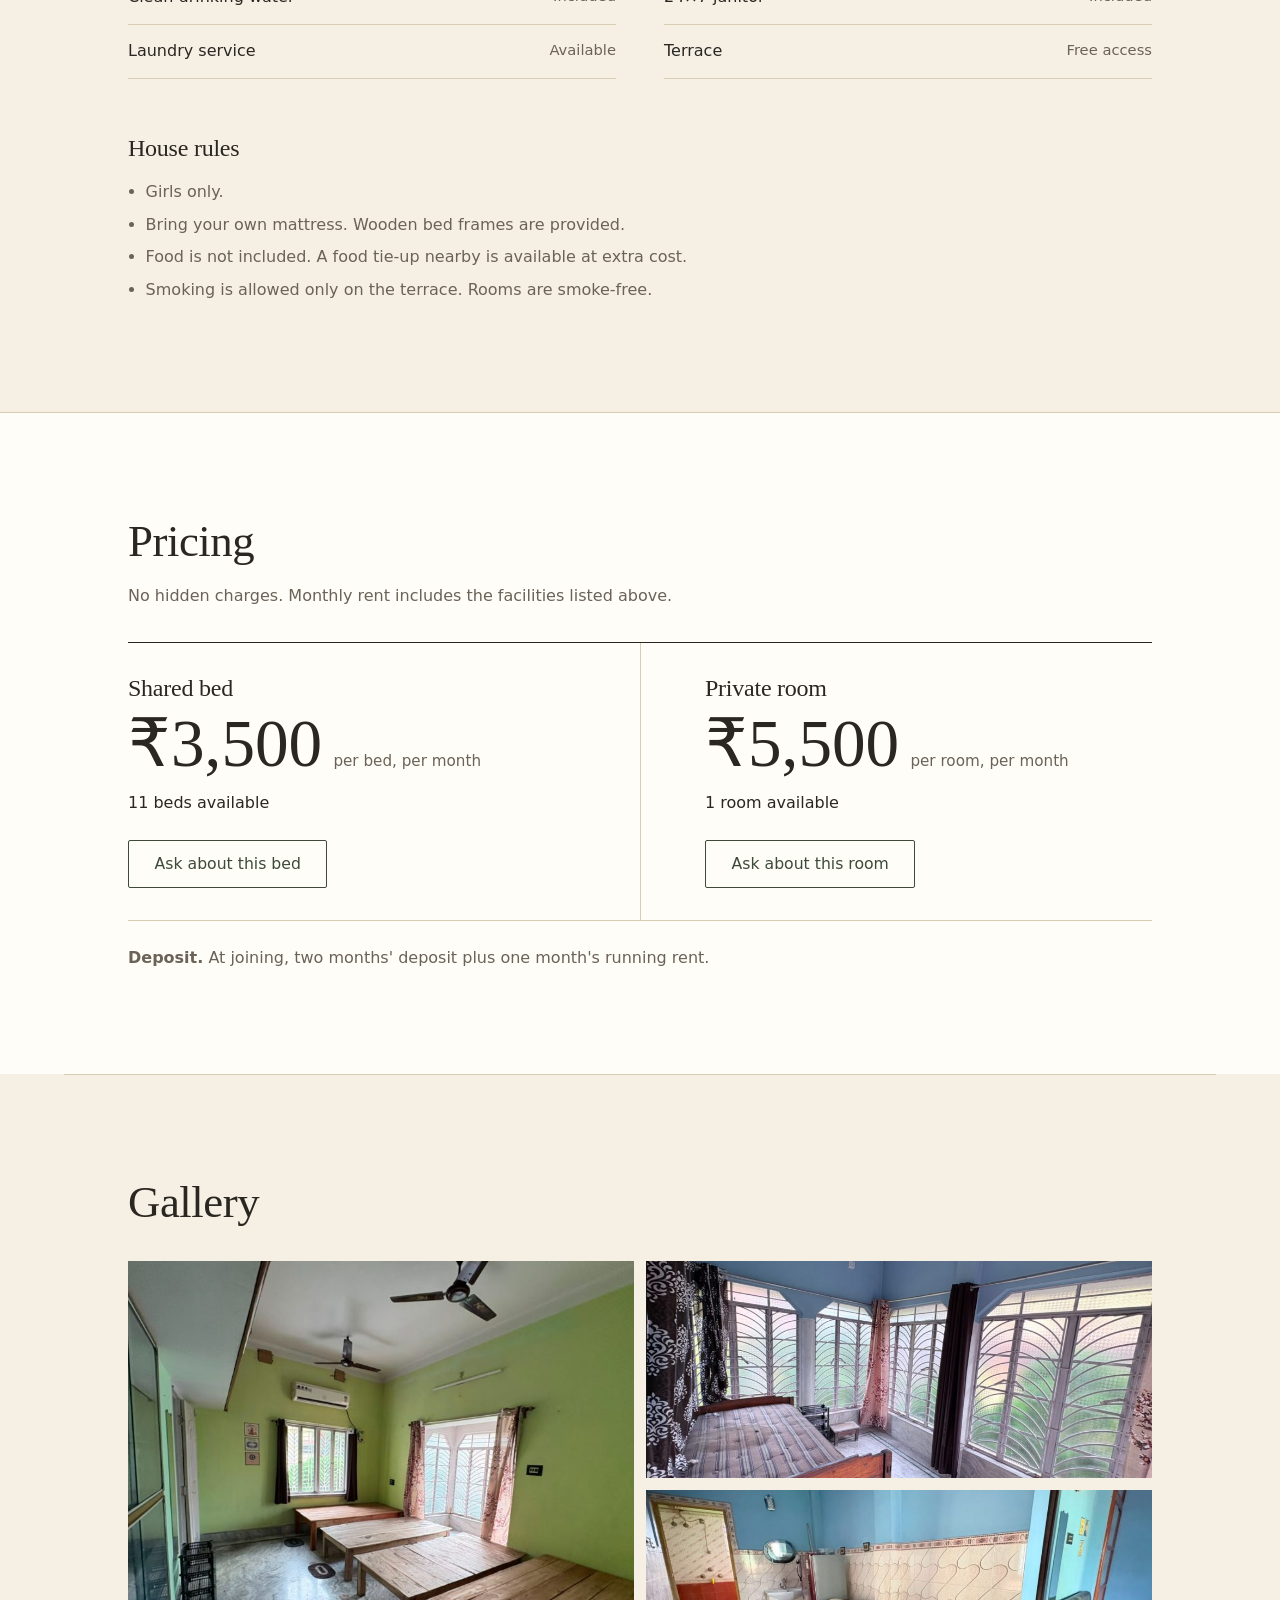
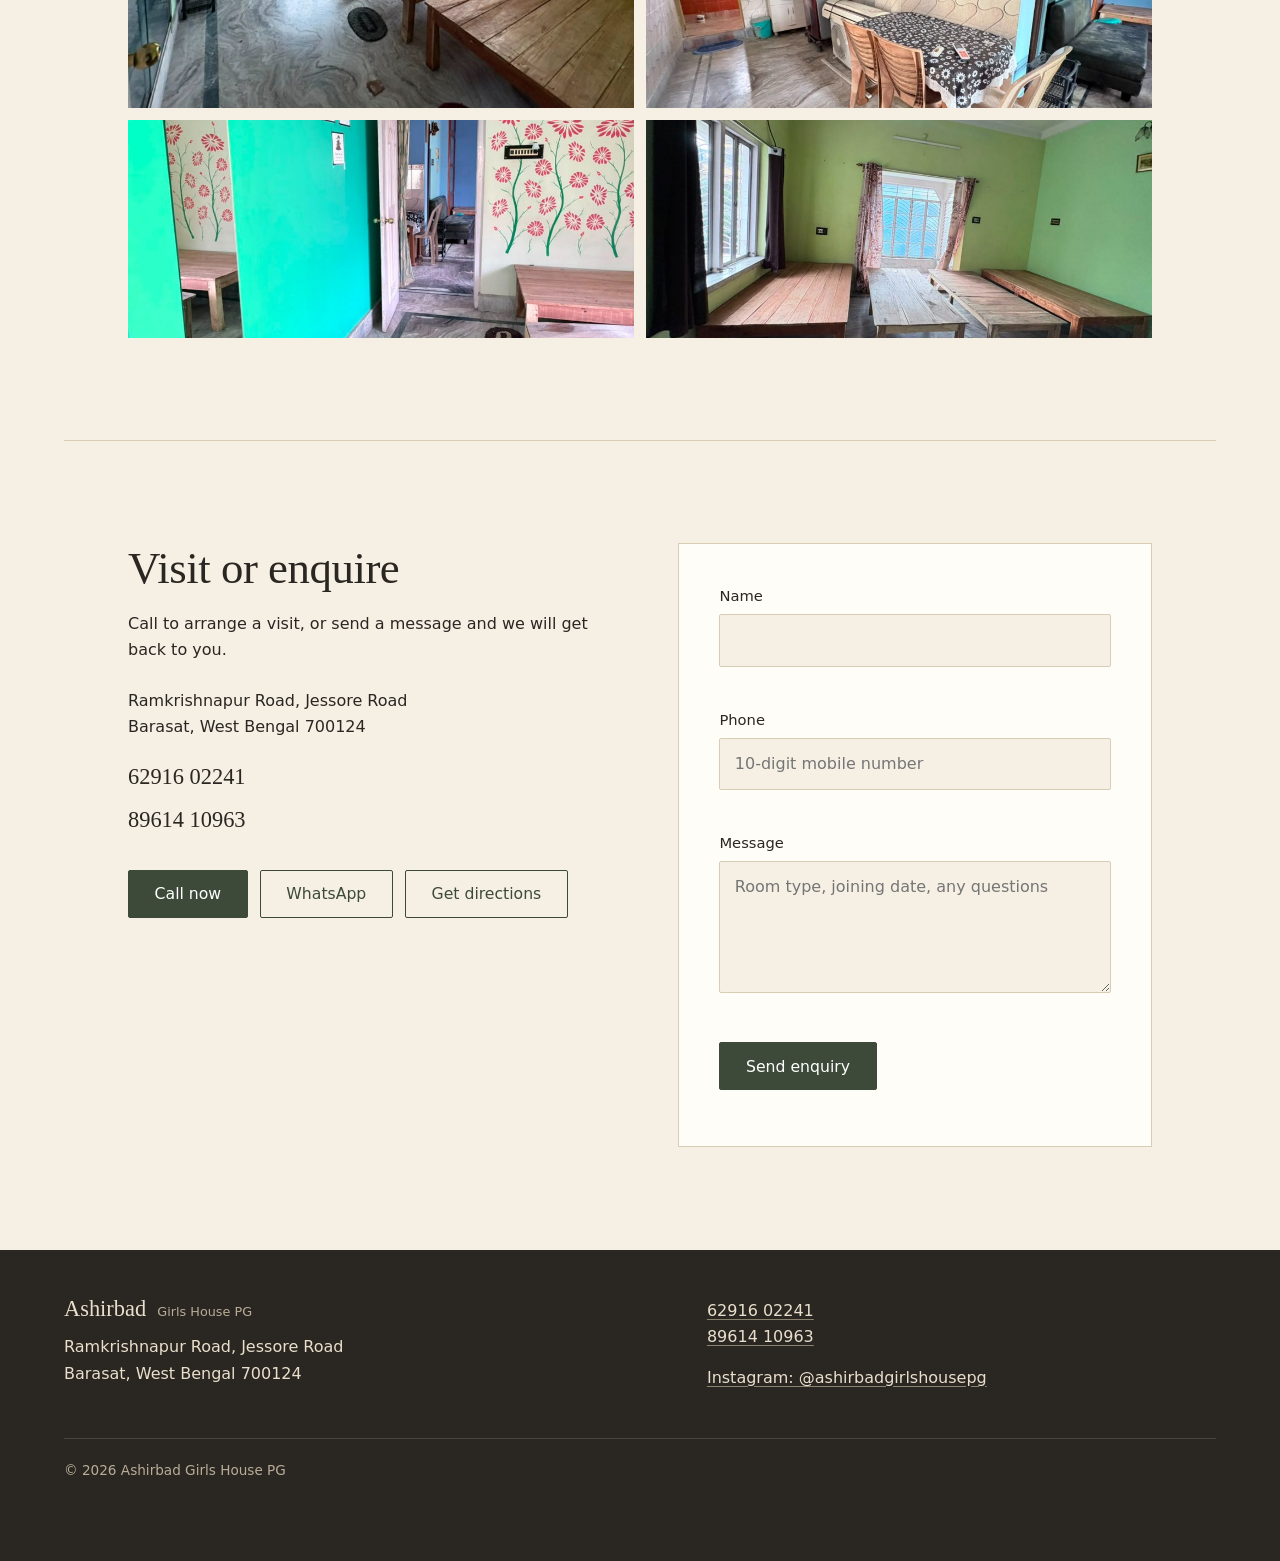
==== commit c520bf49: "Add files via upload" ====
--- a/index.html
+++ b/index.html
@@ -182,15 +182,6 @@
 
 <header class="top" id="top">
   <a class="brand" href="#top" aria-label="Ashirbad Girls House PG, home">Ashirbad <span>Girls House PG</span></a>
-  <button class="burger" aria-expanded="false" aria-controls="nav" aria-label="Menu"><i></i><i></i></button>
-  <nav id="nav" aria-label="Main">
-    <a href="#about">About</a>
-    <a href="#rooms">Rooms &amp; facilities</a>
-    <a href="#pricing">Pricing</a>
-    <a href="#gallery">Gallery</a>
-    <a href="#contact">Contact</a>
-    <a class="btn btn-sm" href="tel:+916291602241">Call now</a>
-  </nav>
 </header>
 
 <main id="main">
@@ -366,30 +357,10 @@
 
   /* Header: border on scroll, mobile menu, active link */
   var header = doc.querySelector('.top');
-  var burger = doc.querySelector('.burger');
-  var nav = doc.getElementById('nav');
   function onScroll() { header.classList.toggle('scrolled', window.scrollY > 10); }
   onScroll();
   window.addEventListener('scroll', onScroll, { passive: true });
-  burger.addEventListener('click', function () {
-    var open = nav.classList.toggle('open');
-    burger.setAttribute('aria-expanded', open);
-  });
-  nav.addEventListener('click', function (e) {
-    if (e.target.tagName === 'A') { nav.classList.remove('open'); burger.setAttribute('aria-expanded', 'false'); }
-  });
   if ('IntersectionObserver' in window) {
-    var links = {};
-    nav.querySelectorAll('a[href^="#"]').forEach(function (a) { links[a.getAttribute('href').slice(1)] = a; });
-    var spy = new IntersectionObserver(function (entries) {
-      entries.forEach(function (en) {
-        if (en.isIntersecting && links[en.target.id]) {
-          Object.keys(links).forEach(function (k) { links[k].classList.remove('active'); });
-          links[en.target.id].classList.add('active');
-        }
-      });
-    }, { rootMargin: '-45% 0px -50% 0px' });
-    Object.keys(links).forEach(function (id) { var s = doc.getElementById(id); if (s) spy.observe(s); });
 
     /* One quiet reveal for the main blocks */
     var rv = new IntersectionObserver(function (entries) {
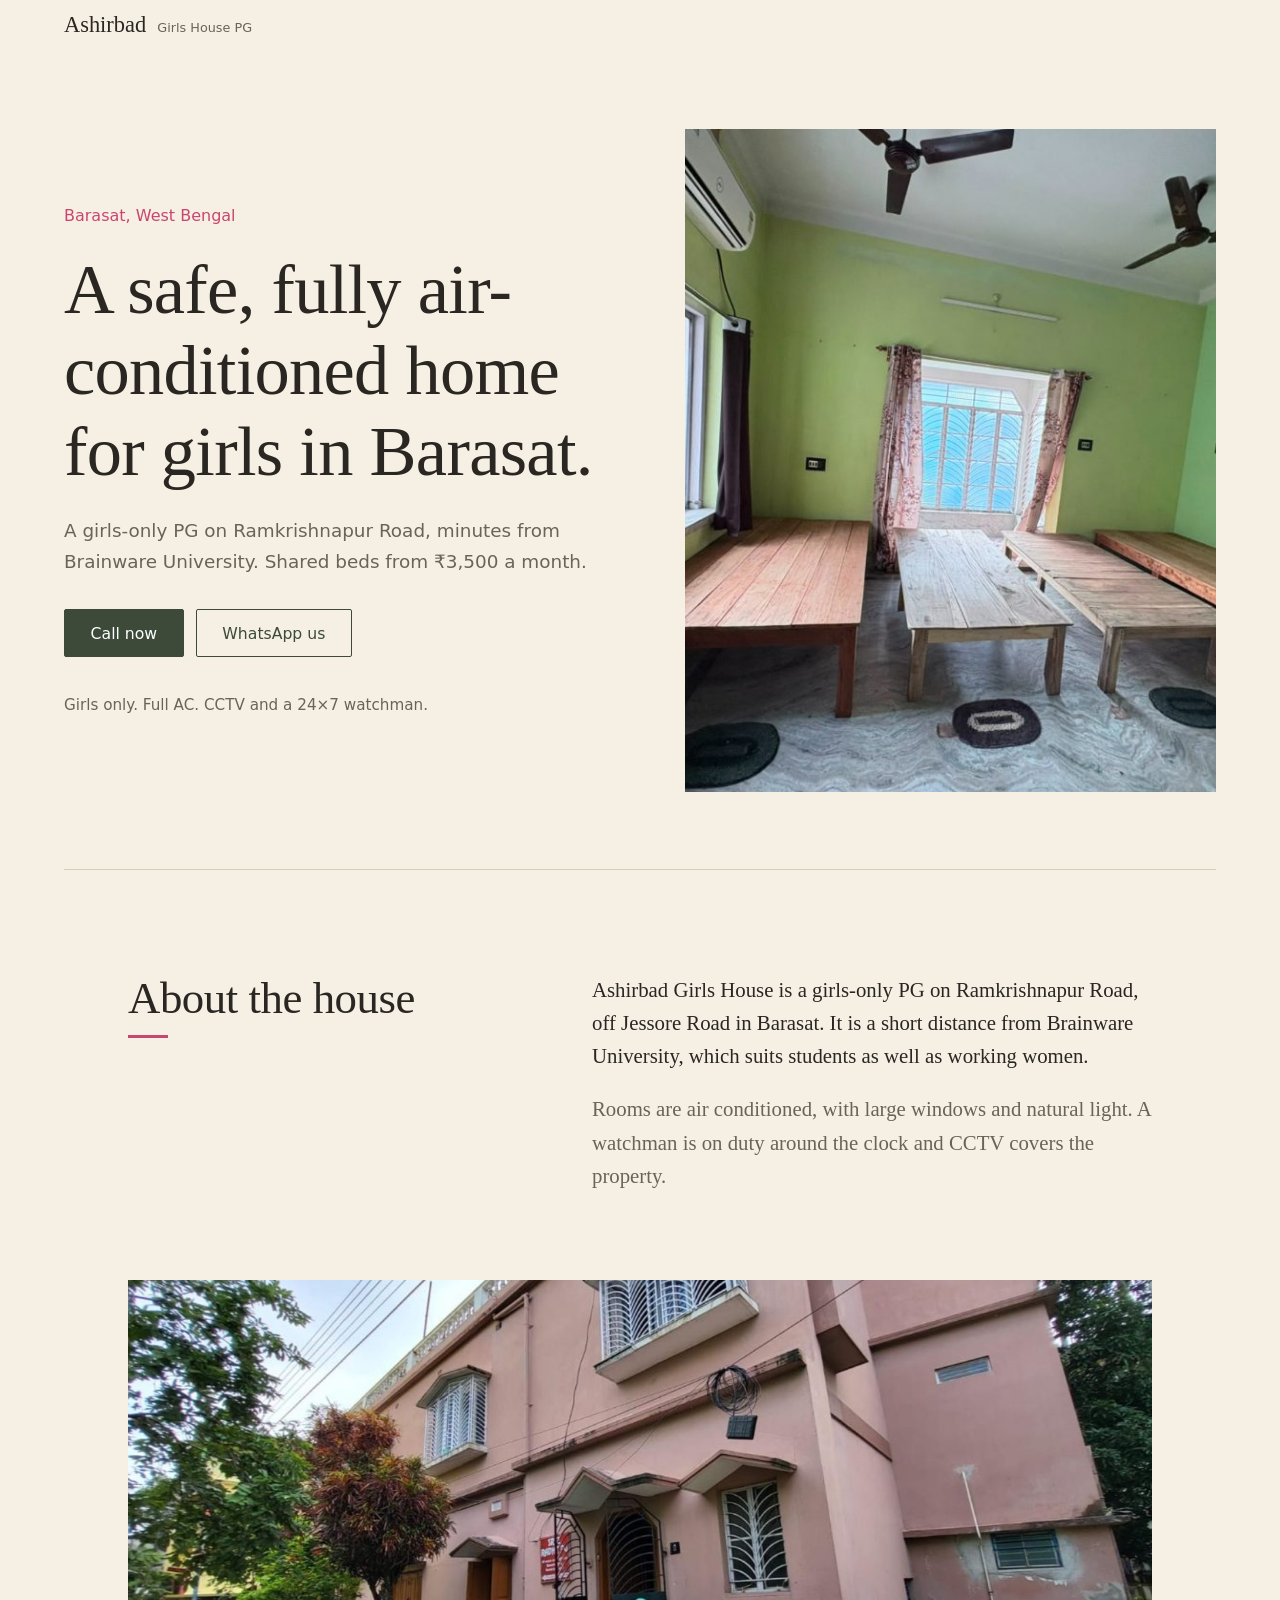
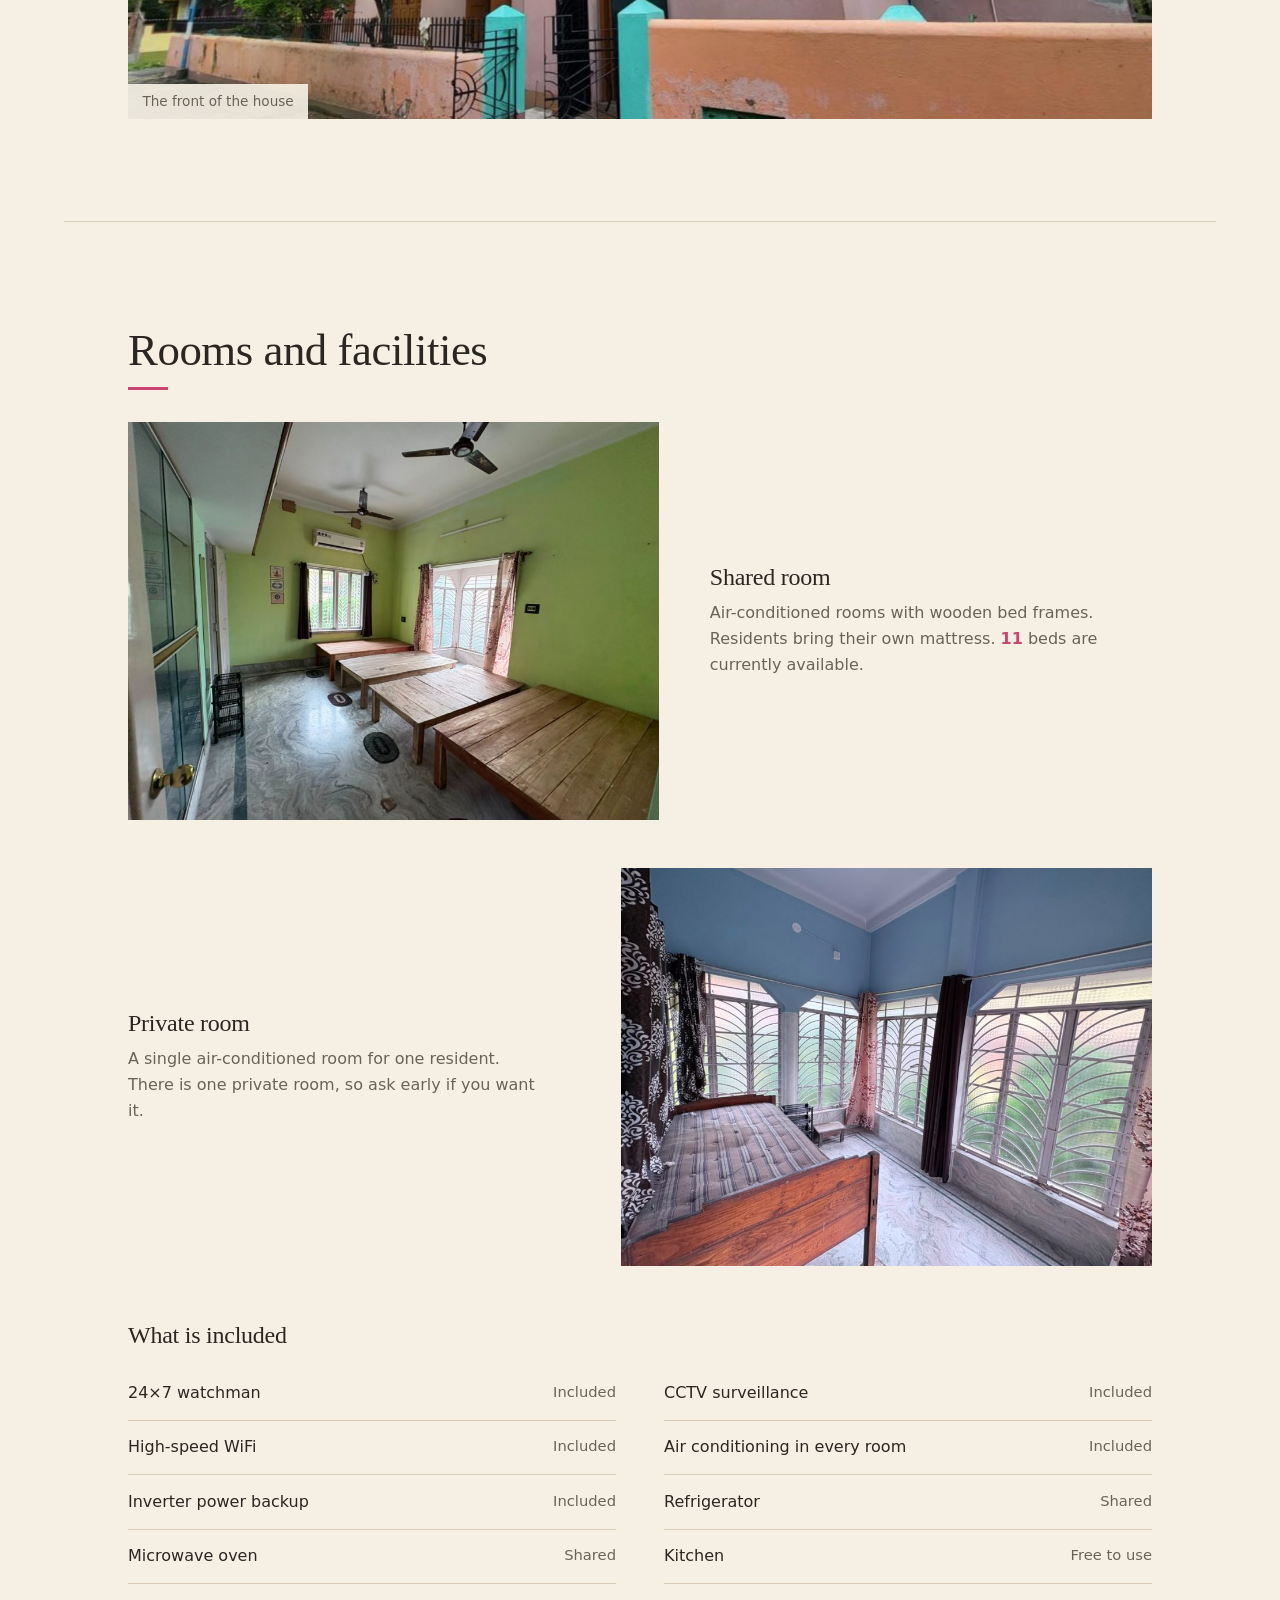
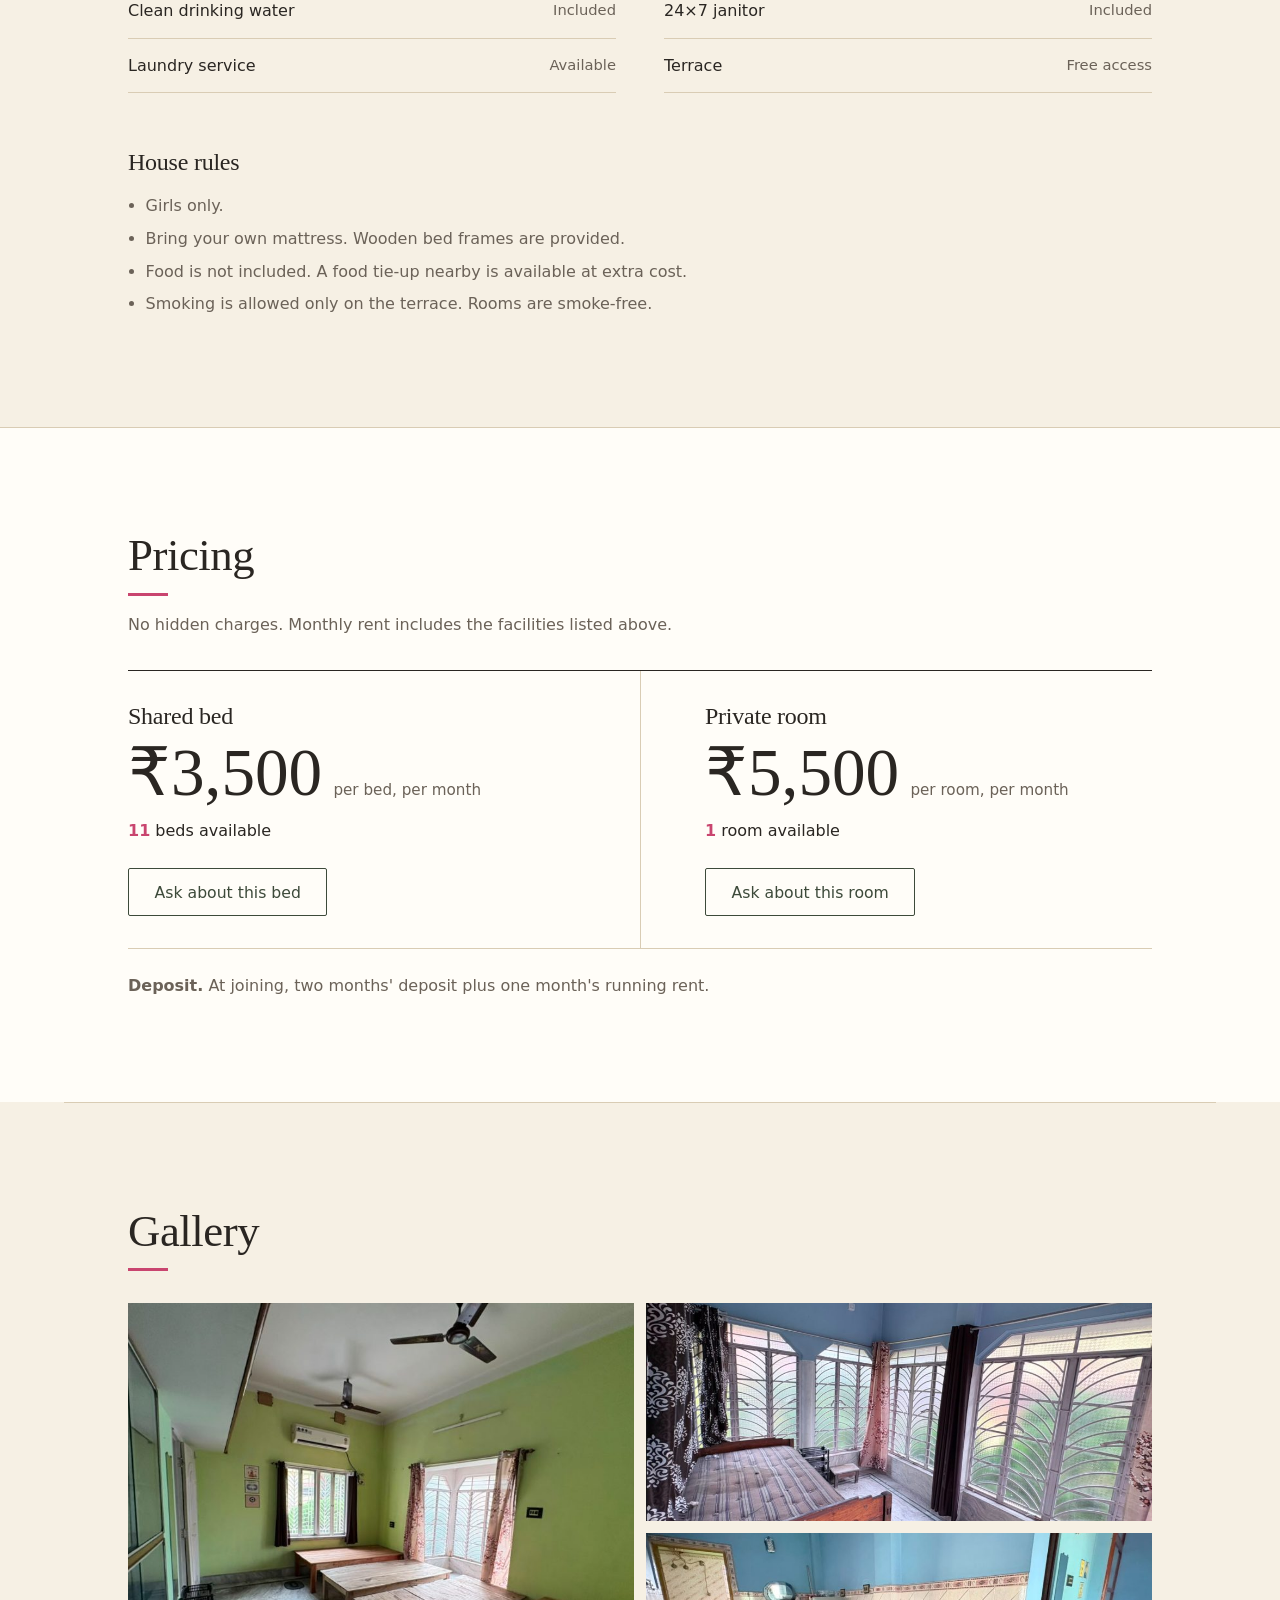
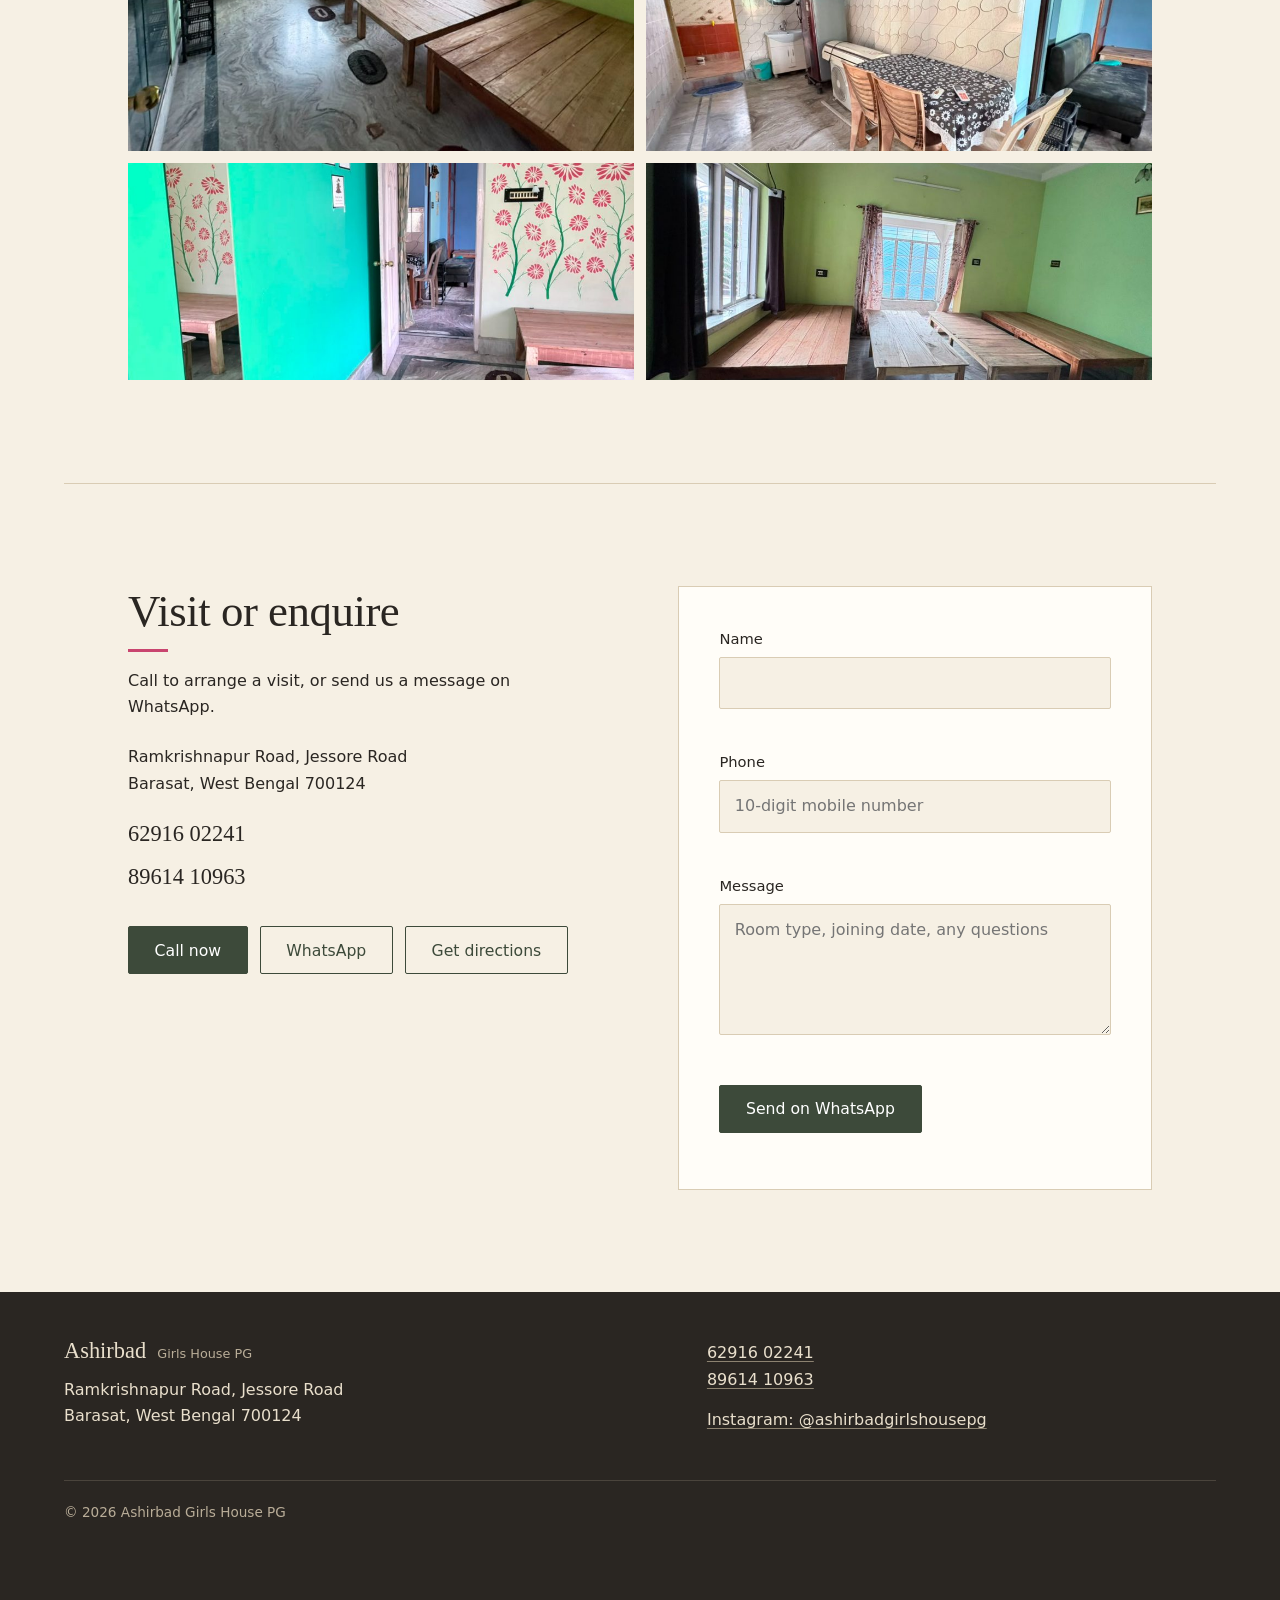
==== commit f52afdba: "change name" ====
--- a/index.html
+++ b/index.html
@@ -15,7 +15,7 @@
 <style>
 :root{
   --cream:#f6f0e4; --sand:#e9dfcc; --paper:#fffdf8; --ink:#2a2622; --muted:#6b6258;
-  --accent:#3d4a3a; --line:#d9ccb4; --err:#9b2c2c;
+  --accent:#3d4a3a; --line:#d9ccb4; --err:#9b2c2c; --pink:#c9456f;
   --serif:"Newsreader",Georgia,serif; --sans:"Hanken Grotesk",system-ui,-apple-system,"Segoe UI",sans-serif;
   --pad:clamp(1.25rem,5vw,4rem); --max:72rem;
 }
@@ -24,7 +24,7 @@
 body{background:var(--cream);color:var(--ink);font:400 1rem/1.65 var(--sans);-webkit-font-smoothing:antialiased}
 img{display:block;max-width:100%;height:100%;width:100%;object-fit:cover}
 a{color:inherit}
-:focus-visible{outline:2px solid var(--accent);outline-offset:3px}
+:focus-visible{outline:2px solid var(--pink);outline-offset:3px}
 .skip{position:absolute;left:-999px;top:0;background:var(--ink);color:#fff;padding:.6rem 1rem;z-index:100}
 .skip:focus{left:0}
 
@@ -33,7 +33,7 @@
 h2{font-size:clamp(1.9rem,3.6vw,2.8rem);margin-bottom:2rem}
 h3{font-size:1.5rem;margin-bottom:.5rem}
 .sub{margin:3.5rem 0 1rem}
-.kicker{color:var(--accent);font-weight:500;margin-bottom:1.25rem}
+.kicker{color:var(--pink);font-weight:500;margin-bottom:1.25rem}
 .lead{font-size:1.15rem;color:var(--muted);max-width:34rem;margin:1.5rem 0 2rem}
 .note{color:var(--muted);margin:-1rem 0 2rem}
 
@@ -121,7 +121,7 @@
 .field{margin-bottom:1.25rem}
 label{display:block;font-weight:500;font-size:.92rem;margin-bottom:.35rem}
 input,textarea{width:100%;font:inherit;color:inherit;background:var(--cream);border:1px solid var(--line);border-radius:2px;padding:.75rem .9rem}
-input:focus,textarea:focus{outline:2px solid var(--accent);outline-offset:0;border-color:var(--accent)}
+input:focus,textarea:focus{outline:2px solid var(--pink);outline-offset:0;border-color:var(--pink)}
 [aria-invalid=true]{border-color:var(--err)}
 .err{display:block;min-height:1.2em;color:var(--err);font-size:.85rem;margin-top:.3rem}
 .hp{position:absolute;left:-9999px}
@@ -172,6 +172,8 @@
   *,*::before,*::after{animation:none!important;transition:none!important;scroll-behavior:auto!important}
   .js .reveal{opacity:1;transform:none}
 }
+h2::after{content:"";display:block;width:2.5rem;height:3px;background:var(--pink);margin-top:.7rem}
+[data-count]{color:var(--pink);font-weight:600}
 </style>
 <script type="application/ld+json">
 {"@context":"https://schema.org","@type":"LodgingBusiness","name":"Ashirbad Girls House PG","description":"Girls-only, fully air-conditioned PG near Brainware University, Barasat.","telephone":["+916291602241","+918961410963"],"priceRange":"₹3,500 – ₹5,500 per month","address":{"@type":"PostalAddress","streetAddress":"Ramkrishnapur Road, Jessore Road","addressLocality":"Barasat","addressRegion":"West Bengal","postalCode":"700124","addressCountry":"IN"},"hasMap":"https://maps.app.goo.gl/VSJnTPMmthcwVD8C7","sameAs":["https://www.instagram.com/ashirbadgirlshousepg/"]}
@@ -216,7 +218,7 @@
     <figure class="photo"><img data-key="gallery-1" alt="Shared room with four wooden beds and an air conditioner" width="1600" height="1200" loading="lazy"></figure>
     <div>
       <h3>Shared room</h3>
-      <p>Air-conditioned rooms with wooden bed frames. Residents bring their own mattress. Eleven beds are currently available.</p>
+      <p>Air-conditioned rooms with wooden bed frames. Residents bring their own mattress. <span data-count="beds">11</span> beds are currently available.</p>
     </div>
   </article>
 
@@ -260,13 +262,13 @@
     <div class="plan">
       <h3>Shared bed</h3>
       <p class="price">₹3,500<span> per bed, per month</span></p>
-      <p>11 beds available</p>
+      <p><span data-count="beds">11</span> beds available</p>
       <a class="btn btn-ghost" href="https://wa.me/918961410963?text=Hi%2C%20I%27m%20interested%20in%20a%20shared%20bed%20at%20Ashirbad%20Girls%20House%20PG." target="_blank" rel="noopener">Ask about this bed</a>
     </div>
     <div class="plan">
       <h3>Private room</h3>
       <p class="price">₹5,500<span> per room, per month</span></p>
-      <p>1 room available</p>
+      <p><span data-count="rooms">1</span> room available</p>
       <a class="btn btn-ghost" href="https://wa.me/918961410963?text=Hi%2C%20I%27m%20interested%20in%20the%20private%20room%20at%20Ashirbad%20Girls%20House%20PG." target="_blank" rel="noopener">Ask about this room</a>
     </div>
   </div>
@@ -287,7 +289,7 @@
 <section id="contact" class="section contact">
   <div>
     <h2>Visit or enquire</h2>
-    <p>Call to arrange a visit, or send a message and we will get back to you.</p>
+    <p>Call to arrange a visit, or send us a message on WhatsApp.</p>
     <address>
       Ramkrishnapur Road, Jessore Road<br>Barasat, West Bengal 700124
     </address>
@@ -302,9 +304,7 @@
     </div>
   </div>
 
-  <form id="enquiry" name="enquiry" method="POST" action="/" data-netlify="true" netlify-honeypot="bot-field" novalidate>
-    <input type="hidden" name="form-name" value="enquiry">
-    <p class="hp" aria-hidden="true"><label>Leave empty <input name="bot-field" tabindex="-1" autocomplete="off"></label></p>
+  <form id="enquiry" novalidate>
     <div class="field">
       <label for="name">Name</label>
       <input id="name" name="name" type="text" autocomplete="name" required>
@@ -320,7 +320,7 @@
       <textarea id="message" name="message" rows="4" placeholder="Room type, joining date, any questions" required></textarea>
       <span class="err" id="message-err" role="alert"></span>
     </div>
-    <button class="btn" type="submit">Send enquiry</button>
+    <button class="btn" type="submit">Send on WhatsApp</button>
     <p class="status" id="status" role="status" aria-live="polite"></p>
   </form>
 </section>
@@ -347,12 +347,18 @@
 
 <dialog id="lightbox" aria-label="Photo viewer"><button class="close" aria-label="Close">Close</button><img alt=""></dialog>
 <script>
+/* ===== EDIT THESE TWO NUMBERS when availability changes ===== */
+var BEDS_AVAILABLE = 11;
+var ROOMS_AVAILABLE = 1;
+/* ============================================================ */
 var IMGS={"exterior": "[data-uri]", "gallery-1": "[data-uri]